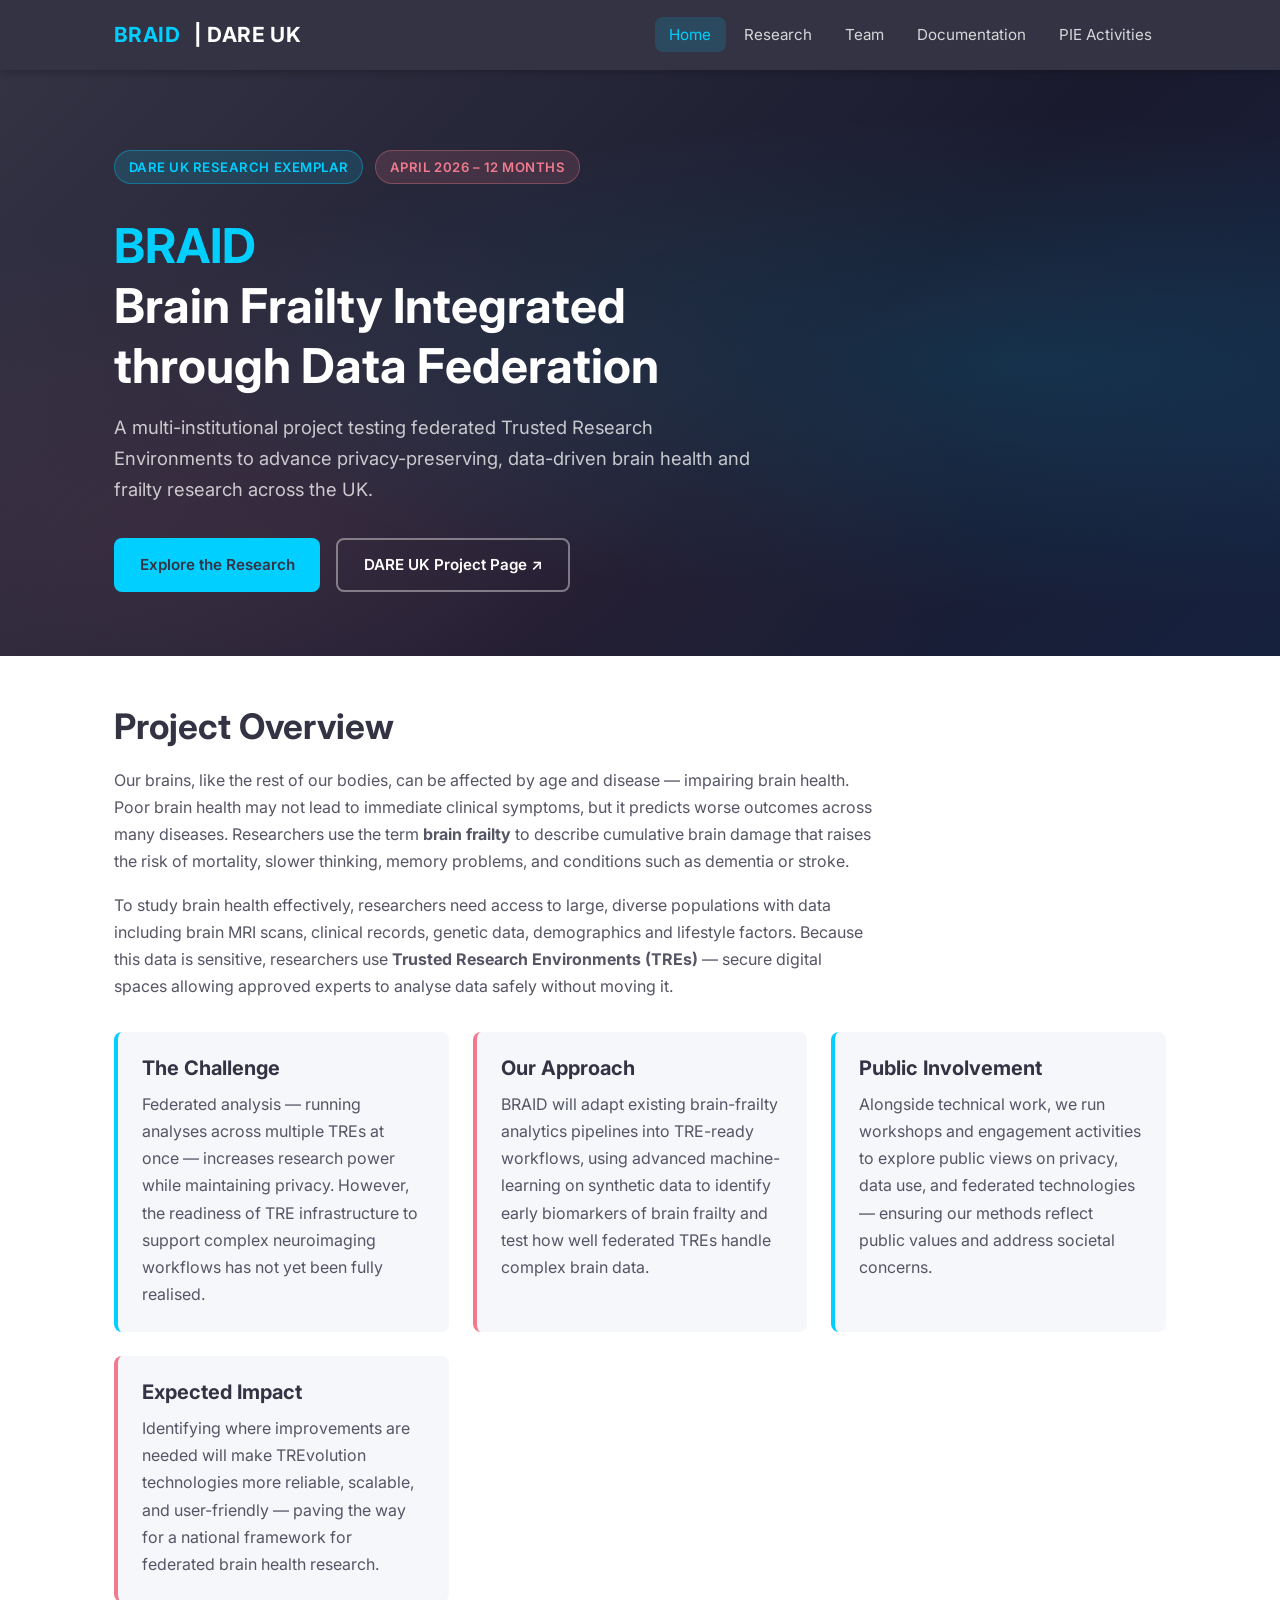
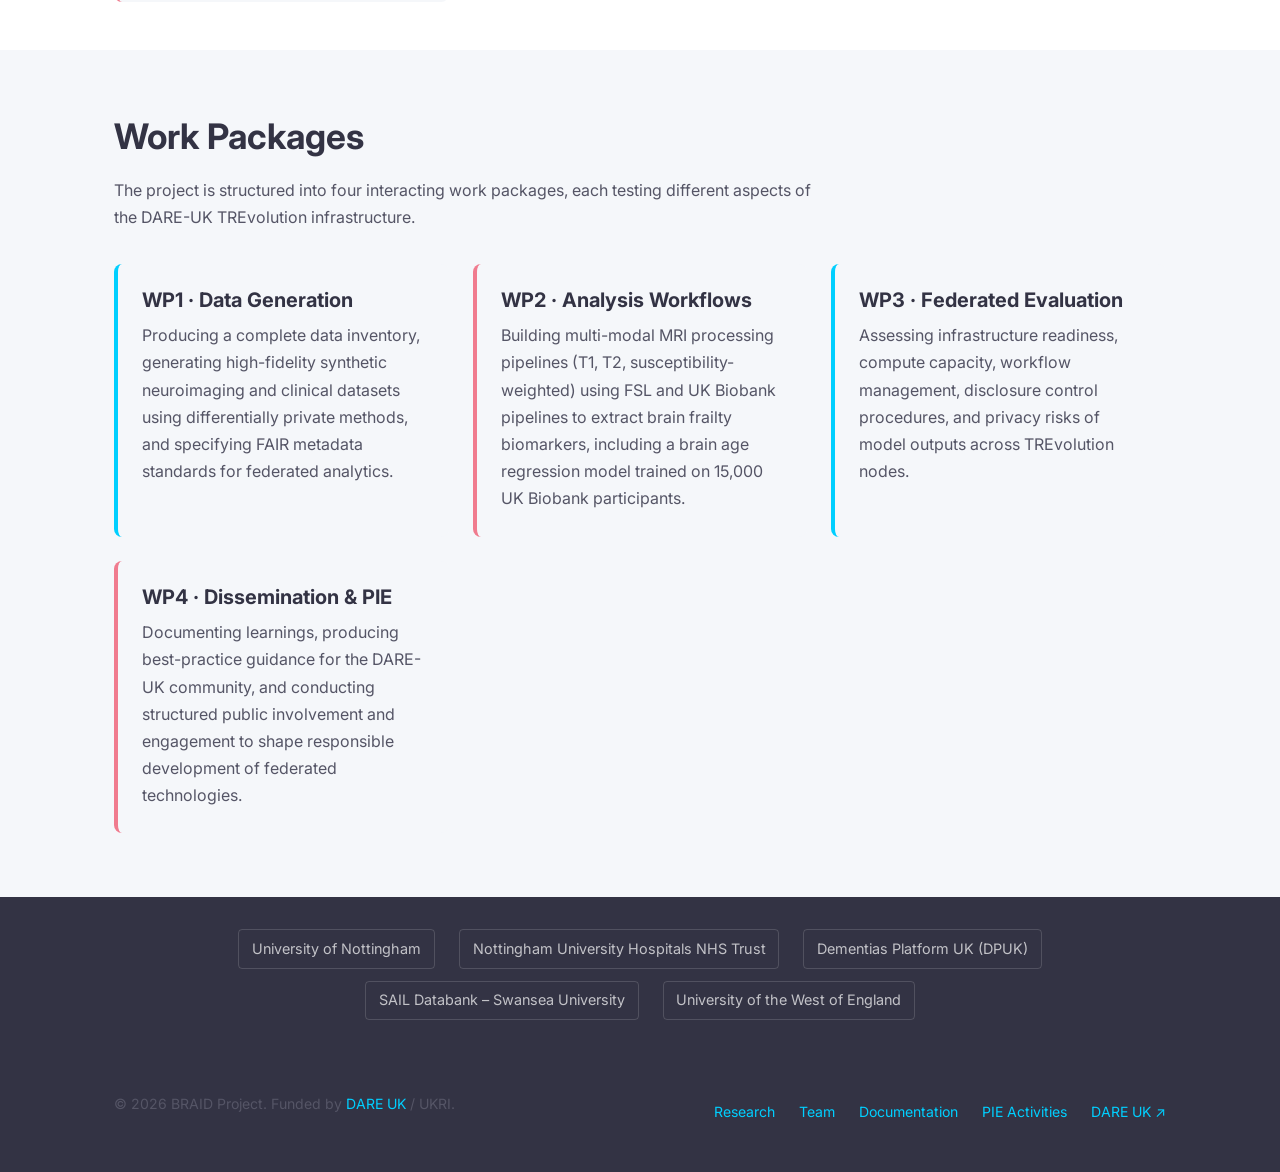
==== index.html @ f99ab26d "Initial BRAID website — landing page + 4 menu pages Pages: Home (lay summary), Research, Team, Docum" ====
<!DOCTYPE html>
<html lang="en">
<head>
  <meta charset="UTF-8" />
  <meta name="viewport" content="width=device-width, initial-scale=1.0" />
  <title>BRAID – Brain Frailty Integrated through Data Federation</title>
  <link rel="stylesheet" href="assets/css/styles.css" />
  <link rel="preconnect" href="https://fonts.googleapis.com" />
  <link href="https://fonts.googleapis.com/css2?family=Inter:wght@400;600;700&display=swap" rel="stylesheet" />
</head>
<body>

<!-- ===== HEADER ===== -->
<header class="site-header">
  <div class="container">
    <nav class="nav-inner" aria-label="Main navigation">
      <a class="nav-logo" href="index.html">
        <img src="assets/images/braid-logo-horizontal.png"
             alt="BRAID – A DARE UK Project"
             onerror="this.style.display='none'; this.nextElementSibling.style.display='flex';" />
        <span class="nav-logo-fallback" style="display:none;"><span>BRAID</span>&nbsp;| DARE UK</span>
      </a>

      <button class="nav-toggle" aria-label="Open menu" aria-expanded="false">
        <span></span><span></span><span></span>
      </button>

      <ul class="nav-links" role="list">
        <li><a href="index.html" class="active">Home</a></li>
        <li><a href="research.html">Research</a></li>
        <li><a href="team.html">Team</a></li>
        <li><a href="documentation.html">Documentation</a></li>
        <li><a href="pie-activities.html">PIE Activities</a></li>
      </ul>
    </nav>
  </div>
</header>

<!-- ===== HERO ===== -->
<section class="hero" aria-labelledby="hero-title">
  <div class="container">
    <div class="hero-inner">
      <div class="hero-text">
        <div class="badge-row">
          <span class="badge">DARE UK Research Exemplar</span>
          <span class="badge--pink badge">April 2026 – 12 months</span>
        </div>
        <h1 id="hero-title">
          <em>BRAID</em><br />
          Brain Frailty Integrated<br />through Data Federation
        </h1>
        <p class="subtitle">
          A multi-institutional project testing federated Trusted Research Environments
          to advance privacy-preserving, data-driven brain health and frailty research across the UK.
        </p>
        <div style="display:flex; flex-wrap:wrap; gap:1rem;">
          <a href="research.html" class="btn btn-primary">Explore the Research</a>
          <a href="https://dareuk.org.uk/how-we-work/ongoing-activities/dare-uk-research-exemplars/braid/"
             target="_blank" rel="noopener" class="btn btn-outline">DARE UK Project Page ↗</a>
        </div>
      </div>
      <div class="hero-logo" aria-hidden="true">
        <img src="assets/images/braid-logo-vertical-dark.png" alt="" />
      </div>
    </div>
  </div>
</section>

<!-- ===== LAY SUMMARY ===== -->
<section class="section lay-summary" aria-labelledby="summary-title">
  <div class="container">
    <h2 id="summary-title">Project Overview</h2>
    <p style="max-width:760px;">
      Our brains, like the rest of our bodies, can be affected by age and disease — impairing brain
      health. Poor brain health may not lead to immediate clinical symptoms, but it predicts worse
      outcomes across many diseases. Researchers use the term <strong>brain frailty</strong> to describe
      cumulative brain damage that raises the risk of mortality, slower thinking, memory problems,
      and conditions such as dementia or stroke.
    </p>
    <p style="max-width:760px;">
      To study brain health effectively, researchers need access to large, diverse populations with
      data including brain MRI scans, clinical records, genetic data, demographics and lifestyle
      factors. Because this data is sensitive, researchers use <strong>Trusted Research Environments
      (TREs)</strong> — secure digital spaces allowing approved experts to analyse data safely without
      moving it.
    </p>

    <div class="summary-grid">
      <div class="summary-card">
        <h3>The Challenge</h3>
        <p>
          Federated analysis — running analyses across multiple TREs at once — increases research
          power while maintaining privacy. However, the readiness of TRE infrastructure to support
          complex neuroimaging workflows has not yet been fully realised.
        </p>
      </div>
      <div class="summary-card pink-border">
        <h3>Our Approach</h3>
        <p>
          BRAID will adapt existing brain-frailty analytics pipelines into TRE-ready workflows,
          using advanced machine-learning on synthetic data to identify early biomarkers of brain
          frailty and test how well federated TREs handle complex brain data.
        </p>
      </div>
      <div class="summary-card">
        <h3>Public Involvement</h3>
        <p>
          Alongside technical work, we run workshops and engagement activities to explore public
          views on privacy, data use, and federated technologies — ensuring our methods reflect
          public values and address societal concerns.
        </p>
      </div>
      <div class="summary-card pink-border">
        <h3>Expected Impact</h3>
        <p>
          Identifying where improvements are needed will make TREvolution technologies more
          reliable, scalable, and user-friendly — paving the way for a national framework for
          federated brain health research.
        </p>
      </div>
    </div>
  </div>
</section>

<!-- ===== WORK PACKAGES ===== -->
<section class="section section--alt" aria-labelledby="wp-title">
  <div class="container">
    <h2 id="wp-title">Work Packages</h2>
    <p style="max-width:700px; margin-bottom:2rem;">
      The project is structured into four interacting work packages, each testing different
      aspects of the DARE-UK TREvolution infrastructure.
    </p>
    <div class="summary-grid">
      <div class="summary-card">
        <h3>WP1 · Data Generation</h3>
        <p>Producing a complete data inventory, generating high-fidelity synthetic neuroimaging
        and clinical datasets using differentially private methods, and specifying FAIR metadata
        standards for federated analytics.</p>
      </div>
      <div class="summary-card pink-border">
        <h3>WP2 · Analysis Workflows</h3>
        <p>Building multi-modal MRI processing pipelines (T1, T2, susceptibility-weighted) using
        FSL and UK Biobank pipelines to extract brain frailty biomarkers, including a brain age
        regression model trained on 15,000 UK Biobank participants.</p>
      </div>
      <div class="summary-card">
        <h3>WP3 · Federated Evaluation</h3>
        <p>Assessing infrastructure readiness, compute capacity, workflow management, disclosure
        control procedures, and privacy risks of model outputs across TREvolution nodes.</p>
      </div>
      <div class="summary-card pink-border">
        <h3>WP4 · Dissemination &amp; PIE</h3>
        <p>Documenting learnings, producing best-practice guidance for the DARE-UK community,
        and conducting structured public involvement and engagement to shape responsible development
        of federated technologies.</p>
      </div>
    </div>
  </div>
</section>

<!-- ===== INSTITUTIONS ===== -->
<div class="institutions" aria-label="Partner institutions">
  <div class="container">
    <ul class="inst-list">
      <li>University of Nottingham</li>
      <li>Nottingham University Hospitals NHS Trust</li>
      <li>Dementias Platform UK (DPUK)</li>
      <li>SAIL Databank – Swansea University</li>
      <li>University of the West of England</li>
    </ul>
  </div>
</div>

<!-- ===== FOOTER ===== -->
<footer class="site-footer">
  <div class="container">
    <div class="footer-inner">
      <p>© 2026 BRAID Project. Funded by <a href="https://dareuk.org.uk" target="_blank" rel="noopener">DARE UK</a> / UKRI.</p>
      <nav class="footer-links" aria-label="Footer navigation">
        <a href="research.html">Research</a>
        <a href="team.html">Team</a>
        <a href="documentation.html">Documentation</a>
        <a href="pie-activities.html">PIE Activities</a>
        <a href="https://dareuk.org.uk/how-we-work/ongoing-activities/dare-uk-research-exemplars/braid/"
           target="_blank" rel="noopener">DARE UK ↗</a>
      </nav>
    </div>
  </div>
</footer>

<script src="assets/js/main.js"></script>
</body>
</html>
---- assets/css/styles.css ----
/* ================================================
   BRAID – Brain Frailty Integrated through Data Federation
   Design system – DARE UK Project
   ================================================ */

:root {
  --cyan:   #00CFFF;
  --pink:   #F07B8E;
  --dark:   #333344;
  --mid:    #555566;
  --light:  #F5F7FA;
  --white:  #FFFFFF;
  --border: #E2E6EA;
  --radius: 8px;
  --shadow: 0 2px 16px rgba(0,0,0,.08);
  --font:   'Inter', 'Segoe UI', Arial, sans-serif;
}

/* ---------- Reset ---------- */
*, *::before, *::after { box-sizing: border-box; margin: 0; padding: 0; }
html { scroll-behavior: smooth; }
body {
  font-family: var(--font);
  color: var(--dark);
  background: var(--white);
  line-height: 1.7;
  font-size: 1rem;
}
img { max-width: 100%; display: block; }
a { color: var(--cyan); text-decoration: none; }
a:hover { text-decoration: underline; }

/* ---------- Utility ---------- */
.container { max-width: 1100px; margin: 0 auto; padding: 0 1.5rem; }
.section    { padding: 4rem 0; }
.section--alt { background: var(--light); }
.text-center { text-align: center; }
.sr-only { position:absolute; width:1px; height:1px; overflow:hidden; clip:rect(0,0,0,0); }

/* ---------- Typography ---------- */
h1, h2, h3, h4 { line-height: 1.25; font-weight: 700; }
h1 { font-size: clamp(2rem, 4vw, 3rem); }
h2 { font-size: clamp(1.5rem, 3vw, 2.2rem); margin-bottom: 1.2rem; }
h3 { font-size: 1.25rem; margin-bottom: .6rem; }
p  { margin-bottom: 1rem; color: var(--mid); }
p:last-child { margin-bottom: 0; }

.accent-cyan { color: var(--cyan); }
.accent-pink { color: var(--pink); }

/* ---------- Header / Nav ---------- */
.site-header {
  position: sticky;
  top: 0;
  z-index: 100;
  background: var(--dark);
  box-shadow: 0 2px 8px rgba(0,0,0,.25);
}
.nav-inner {
  display: flex;
  align-items: center;
  justify-content: space-between;
  height: 70px;
  gap: 1rem;
}
.nav-logo img {
  height: 42px;
  width: auto;
}
.nav-logo-fallback {
  display: flex;
  align-items: center;
  gap: .5rem;
  color: var(--white);
  font-weight: 700;
  font-size: 1.3rem;
  letter-spacing: .02em;
}
.nav-logo-fallback span { color: var(--cyan); }

.nav-links {
  display: flex;
  list-style: none;
  gap: .25rem;
}
.nav-links a {
  color: rgba(255,255,255,.8);
  padding: .5rem .9rem;
  border-radius: var(--radius);
  font-size: .95rem;
  transition: background .2s, color .2s;
}
.nav-links a:hover,
.nav-links a.active {
  background: rgba(0,207,255,.15);
  color: var(--cyan);
  text-decoration: none;
}

/* hamburger */
.nav-toggle {
  display: none;
  flex-direction: column;
  gap: 5px;
  background: none;
  border: none;
  cursor: pointer;
  padding: .4rem;
}
.nav-toggle span {
  display: block; width: 24px; height: 2px;
  background: var(--white); border-radius: 2px;
  transition: transform .25s;
}

/* ---------- Hero ---------- */
.hero {
  background: linear-gradient(135deg, var(--dark) 0%, #1a1a2e 60%, #16213e 100%);
  color: var(--white);
  padding: 5rem 0 4rem;
  position: relative;
  overflow: hidden;
}
.hero::before {
  content:'';
  position:absolute; inset:0;
  background: radial-gradient(ellipse at 80% 50%, rgba(0,207,255,.12), transparent 60%),
              radial-gradient(ellipse at 20% 80%, rgba(240,123,142,.1), transparent 50%);
}
.hero-inner {
  position: relative;
  display: grid;
  grid-template-columns: 1fr auto;
  gap: 2rem;
  align-items: center;
}
.hero-text h1 { color: var(--white); margin-bottom: 1rem; }
.hero-text h1 em { font-style: normal; color: var(--cyan); }
.hero-text .subtitle {
  font-size: 1.15rem;
  color: rgba(255,255,255,.75);
  max-width: 640px;
  margin-bottom: 2rem;
}
.hero-logo img { height: 160px; }

.badge-row {
  display: flex; flex-wrap: wrap; gap: .75rem;
  margin-bottom: 2rem;
}
.badge {
  background: rgba(0,207,255,.15);
  border: 1px solid rgba(0,207,255,.35);
  color: var(--cyan);
  padding: .3rem .85rem;
  border-radius: 999px;
  font-size: .82rem;
  font-weight: 600;
  letter-spacing: .04em;
  text-transform: uppercase;
}
.badge--pink {
  background: rgba(240,123,142,.15);
  border-color: rgba(240,123,142,.35);
  color: var(--pink);
}

.btn {
  display: inline-flex;
  align-items: center;
  gap: .5rem;
  padding: .75rem 1.6rem;
  border-radius: var(--radius);
  font-weight: 600;
  font-size: .95rem;
  transition: transform .15s, box-shadow .15s;
  cursor: pointer;
}
.btn:hover { transform: translateY(-1px); box-shadow: 0 4px 16px rgba(0,0,0,.2); text-decoration: none; }
.btn-primary { background: var(--cyan); color: var(--dark); }
.btn-outline  { background: transparent; border: 2px solid rgba(255,255,255,.4); color: var(--white); }

/* ---------- Lay Summary ---------- */
.lay-summary {
  background: var(--white);
  padding: 3rem 0;
}
.summary-grid {
  display: grid;
  grid-template-columns: repeat(auto-fit, minmax(280px, 1fr));
  gap: 1.5rem;
  margin-top: 2rem;
}
.summary-card {
  background: var(--light);
  border-radius: var(--radius);
  padding: 1.5rem;
  border-left: 4px solid var(--cyan);
}
.summary-card.pink-border { border-left-color: var(--pink); }
.summary-card h3 { color: var(--dark); }

/* ---------- Institutions strip ---------- */
.institutions {
  background: var(--dark);
  padding: 2rem 0;
}
.inst-list {
  display: flex;
  flex-wrap: wrap;
  gap: .75rem 1.5rem;
  align-items: center;
  justify-content: center;
  list-style: none;
}
.inst-list li {
  color: rgba(255,255,255,.7);
  font-size: .9rem;
  padding: .4rem .8rem;
  border: 1px solid rgba(255,255,255,.15);
  border-radius: 4px;
}

/* ---------- Page hero (inner pages) ---------- */
.page-hero {
  background: linear-gradient(120deg, var(--dark) 0%, #1a1a2e 100%);
  padding: 3rem 0 2.5rem;
  color: var(--white);
}
.page-hero h1 { color: var(--white); margin-bottom: .5rem; }
.page-hero p  { color: rgba(255,255,255,.7); max-width: 640px; margin-bottom: 0; }

/* ---------- Research page ---------- */
.pub-list { list-style: none; padding: 0; }
.pub-list li {
  padding: 1rem 0;
  border-bottom: 1px solid var(--border);
  display: grid;
  grid-template-columns: auto 1fr;
  gap: .75rem;
}
.pub-list li:last-child { border-bottom: none; }
.pub-year {
  font-weight: 700;
  color: var(--cyan);
  min-width: 50px;
}
.pub-title { font-weight: 600; color: var(--dark); margin-bottom: .2rem; }
.pub-meta  { font-size: .88rem; color: var(--mid); }

/* ---------- Team page ---------- */
.team-grid {
  display: grid;
  grid-template-columns: repeat(auto-fill, minmax(240px, 1fr));
  gap: 2rem;
  margin-top: 2rem;
}
.team-card {
  background: var(--white);
  border-radius: var(--radius);
  box-shadow: var(--shadow);
  overflow: hidden;
  transition: transform .2s, box-shadow .2s;
}
.team-card:hover { transform: translateY(-3px); box-shadow: 0 8px 30px rgba(0,0,0,.12); }

.team-photo {
  width: 100%;
  aspect-ratio: 1;
  object-fit: cover;
  background: var(--light);
}
.team-photo-placeholder {
  width: 100%;
  aspect-ratio: 1;
  background: linear-gradient(135deg, rgba(0,207,255,.12), rgba(240,123,142,.12));
  display: flex;
  align-items: center;
  justify-content: center;
}
.team-photo-placeholder svg { width: 60px; height: 60px; opacity: .4; }

.team-info { padding: 1.2rem; }
.team-info h3 { margin-bottom: .2rem; font-size: 1.05rem; }
.team-role  { font-size: .88rem; color: var(--cyan); font-weight: 600; margin-bottom: .35rem; }
.team-org   { font-size: .82rem; color: var(--mid); margin-bottom: .6rem; }
.team-bio   { font-size: .88rem; color: var(--mid); margin-bottom: 0; line-height: 1.55; }

/* ---------- Documentation page ---------- */
.doc-grid {
  display: grid;
  grid-template-columns: repeat(auto-fill, minmax(300px, 1fr));
  gap: 1.5rem;
  margin-top: 2rem;
}
.doc-card {
  background: var(--white);
  border: 1px solid var(--border);
  border-radius: var(--radius);
  padding: 1.5rem;
  transition: border-color .2s, box-shadow .2s;
}
.doc-card:hover {
  border-color: var(--cyan);
  box-shadow: 0 4px 20px rgba(0,207,255,.1);
}
.doc-icon {
  width: 44px; height: 44px;
  background: rgba(0,207,255,.1);
  border-radius: 10px;
  display: flex; align-items: center; justify-content: center;
  margin-bottom: 1rem;
}
.doc-icon svg { color: var(--cyan); }

/* ---------- PIE page ---------- */
.pie-timeline { margin-top: 2rem; position: relative; }
.pie-timeline::before {
  content: '';
  position: absolute;
  left: 20px;
  top: 0; bottom: 0;
  width: 2px;
  background: linear-gradient(to bottom, var(--cyan), var(--pink));
  border-radius: 2px;
}
.pie-item {
  position: relative;
  padding: 0 0 2.5rem 60px;
}
.pie-dot {
  position: absolute;
  left: 12px; top: 4px;
  width: 18px; height: 18px;
  border-radius: 50%;
  background: var(--cyan);
  border: 3px solid var(--white);
  box-shadow: 0 0 0 2px var(--cyan);
}
.pie-item:nth-child(even) .pie-dot { background: var(--pink); box-shadow: 0 0 0 2px var(--pink); }

.pie-card {
  background: var(--white);
  border-radius: var(--radius);
  box-shadow: var(--shadow);
  padding: 1.5rem;
}
.pie-card h3 { margin-bottom: .4rem; }
.pie-tag {
  display: inline-block;
  background: rgba(0,207,255,.1);
  color: var(--cyan);
  font-size: .78rem;
  font-weight: 700;
  padding: .2rem .6rem;
  border-radius: 4px;
  margin-bottom: .75rem;
  text-transform: uppercase;
  letter-spacing: .04em;
}
.pie-tag.pink { background: rgba(240,123,142,.1); color: var(--pink); }

/* ---------- Footer ---------- */
.site-footer {
  background: var(--dark);
  color: rgba(255,255,255,.6);
  padding: 2.5rem 0;
  font-size: .88rem;
}
.footer-inner {
  display: flex;
  flex-wrap: wrap;
  justify-content: space-between;
  align-items: center;
  gap: 1rem;
}
.footer-inner a { color: var(--cyan); }
.footer-links { display: flex; gap: 1.5rem; flex-wrap: wrap; }

/* ---------- Responsive ---------- */
@media (max-width: 768px) {
  .hero-inner { grid-template-columns: 1fr; }
  .hero-logo  { display: none; }

  .nav-links {
    display: none;
    flex-direction: column;
    position: absolute;
    top: 70px; left: 0; right: 0;
    background: var(--dark);
    padding: 1rem 1.5rem;
    gap: .25rem;
    box-shadow: 0 8px 16px rgba(0,0,0,.3);
  }
  .nav-links.open { display: flex; }
  .nav-toggle { display: flex; }

  .pie-timeline::before { left: 14px; }
  .pie-item { padding-left: 44px; }
  .pie-dot  { left: 6px; }
}
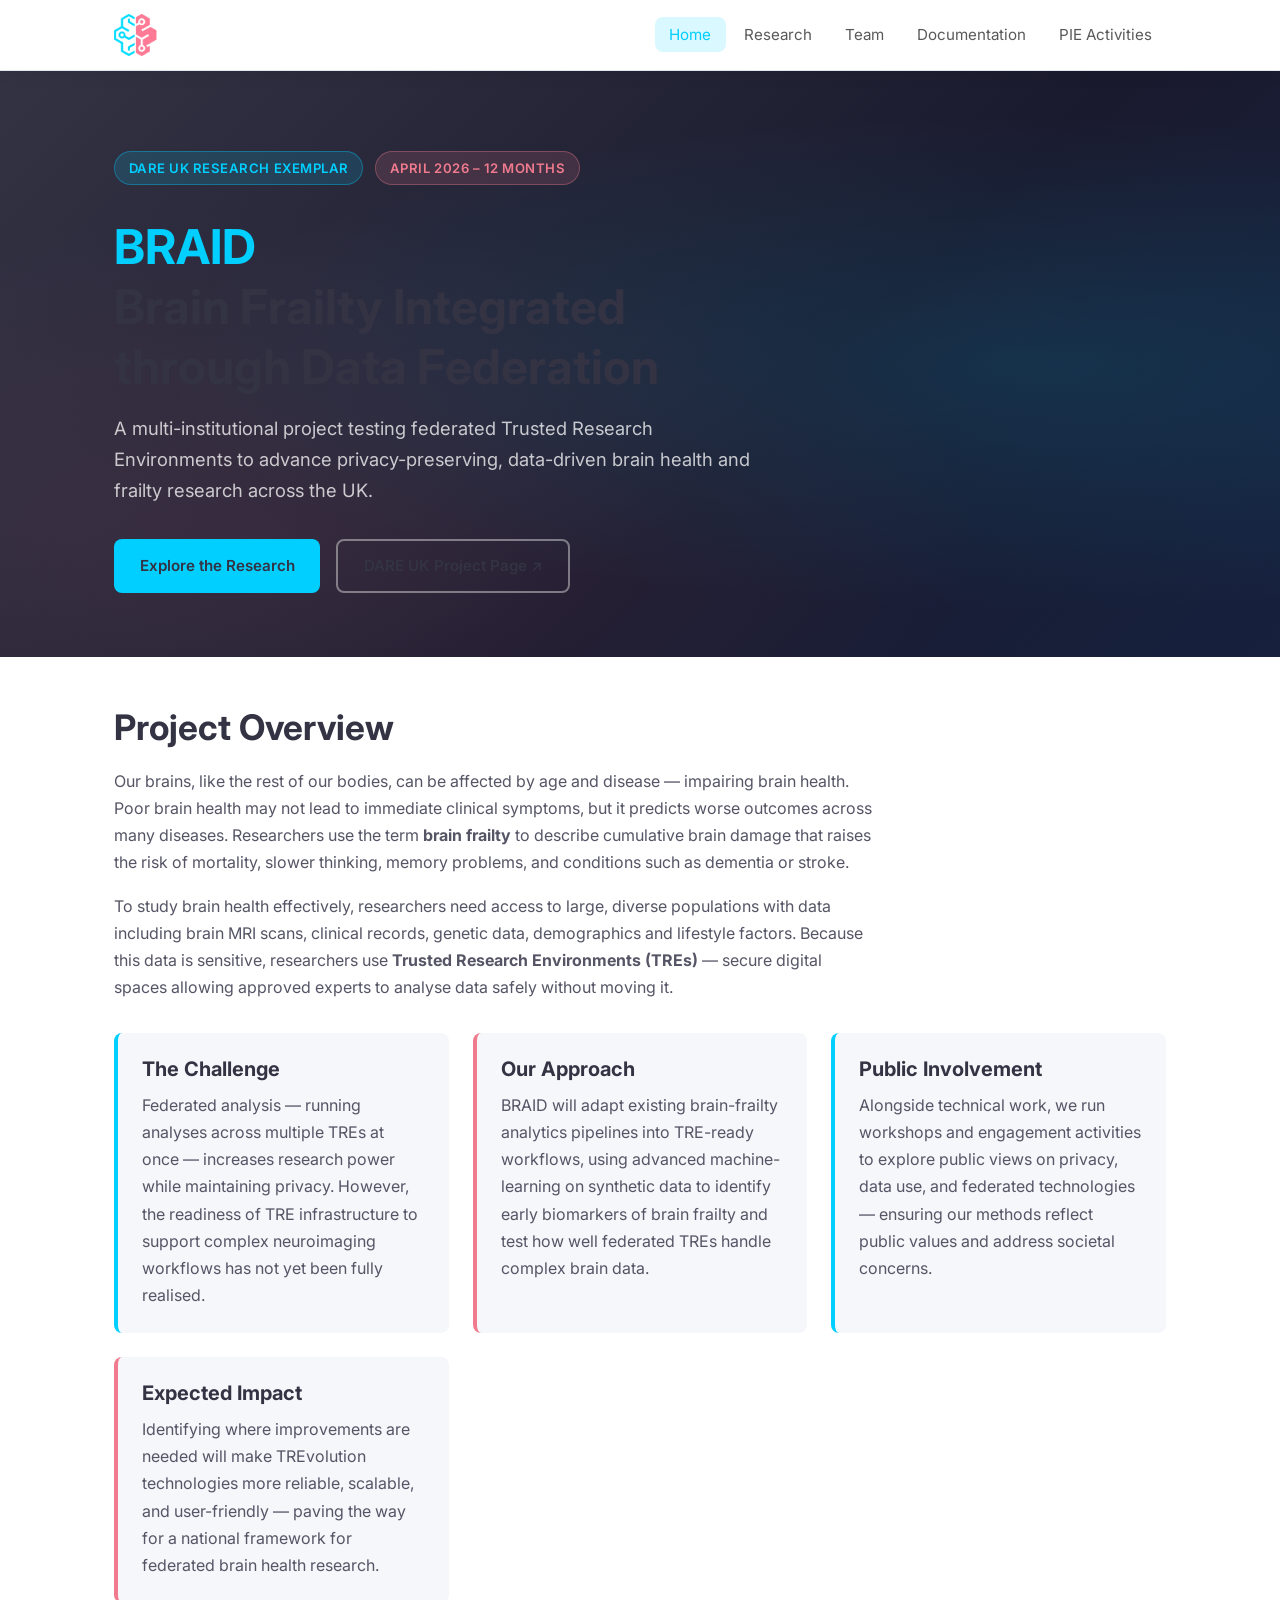
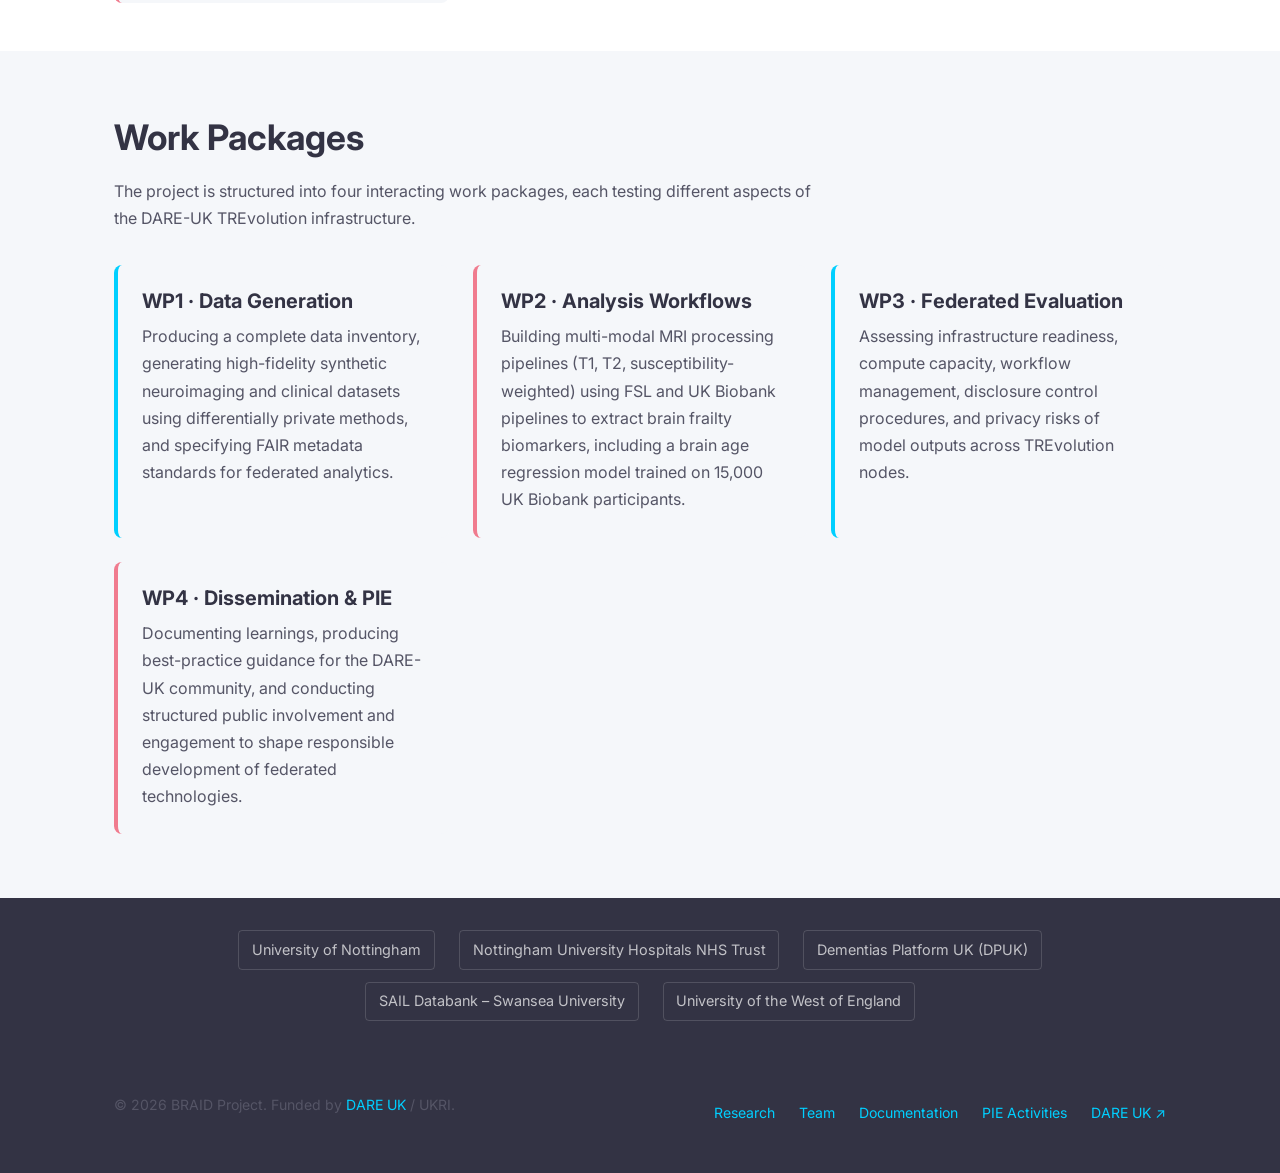
==== commit 3769ba60: "Add dark/light mode theming and adaptive logo switching - CSS custom properties split into themeable" ====
--- a/index.html
+++ b/index.html
@@ -15,9 +15,12 @@
   <div class="container">
     <nav class="nav-inner" aria-label="Main navigation">
       <a class="nav-logo" href="index.html">
-        <img src="assets/images/braid-logo-horizontal.png"
-             alt="BRAID – A DARE UK Project"
-             onerror="this.style.display='none'; this.nextElementSibling.style.display='flex';" />
+        <picture>
+          <source media="(prefers-color-scheme: dark)"  srcset="assets/images/braid-logo-stacked-ondark.png" />
+          <source media="(prefers-color-scheme: light)" srcset="assets/images/braid-logo-wide-onlight.png" />
+          <img src="assets/images/braid-logo-wide-onlight.png" alt="BRAID – A DARE UK Project"
+               onerror="this.closest('.nav-logo').querySelector('.nav-logo-fallback').style.display='flex'; this.closest('picture').style.display='none';" />
+        </picture>
         <span class="nav-logo-fallback" style="display:none;"><span>BRAID</span>&nbsp;| DARE UK</span>
       </a>
 
--- a/assets/css/styles.css
+++ b/assets/css/styles.css
@@ -3,26 +3,55 @@
    Design system – DARE UK Project
    ================================================ */
 
+/* ---------- Tokens (light mode defaults) ---------- */
 :root {
-  --cyan:   #00CFFF;
-  --pink:   #F07B8E;
-  --dark:   #333344;
-  --mid:    #555566;
-  --light:  #F5F7FA;
-  --white:  #FFFFFF;
-  --border: #E2E6EA;
-  --radius: 8px;
-  --shadow: 0 2px 16px rgba(0,0,0,.08);
-  --font:   'Inter', 'Segoe UI', Arial, sans-serif;
+  --cyan:        #00CFFF;
+  --pink:        #F07B8E;
+  --dark:        #333344;   /* nav / hero / footer – always dark */
+  --radius:      8px;
+  --font:        'Inter', 'Segoe UI', Arial, sans-serif;
+
+  /* Themeable */
+  --bg:          #FFFFFF;
+  --bg-alt:      #F5F7FA;
+  --text:        #333344;
+  --text-muted:  #555566;
+  --border:      #E2E6EA;
+  --card-bg:     #FFFFFF;
+  --shadow:      0 2px 16px rgba(0,0,0,.08);
+
+  /* Nav (light mode = white bar) */
+  --nav-bg:      #FFFFFF;
+  --nav-border:  #E2E6EA;
+  --nav-link:    rgba(0,0,0,.65);
+  --nav-active:  var(--dark);
+}
+
+@media (prefers-color-scheme: dark) {
+  :root {
+    --bg:          #0F0F1A;
+    --bg-alt:      #1A1A2E;
+    --text:        #E8E8F5;
+    --text-muted:  #9090B0;
+    --border:      #2A2A42;
+    --card-bg:     #1A1A2E;
+    --shadow:      0 2px 16px rgba(0,0,0,.35);
+
+    /* Nav (dark mode = same dark as hero) */
+    --nav-bg:      #333344;
+    --nav-border:  transparent;
+    --nav-link:    rgba(255,255,255,.75);
+    --nav-active:  #FFFFFF;
+  }
 }
 
 /* ---------- Reset ---------- */
 *, *::before, *::after { box-sizing: border-box; margin: 0; padding: 0; }
-html { scroll-behavior: smooth; }
+html { scroll-behavior: smooth; color-scheme: light dark; }
 body {
   font-family: var(--font);
-  color: var(--dark);
-  background: var(--white);
+  color: var(--text);
+  background: var(--bg);
   line-height: 1.7;
   font-size: 1rem;
 }
@@ -33,7 +62,7 @@
 /* ---------- Utility ---------- */
 .container { max-width: 1100px; margin: 0 auto; padding: 0 1.5rem; }
 .section    { padding: 4rem 0; }
-.section--alt { background: var(--light); }
+.section--alt { background: var(--bg-alt); }
 .text-center { text-align: center; }
 .sr-only { position:absolute; width:1px; height:1px; overflow:hidden; clip:rect(0,0,0,0); }
 
@@ -42,7 +71,7 @@
 h1 { font-size: clamp(2rem, 4vw, 3rem); }
 h2 { font-size: clamp(1.5rem, 3vw, 2.2rem); margin-bottom: 1.2rem; }
 h3 { font-size: 1.25rem; margin-bottom: .6rem; }
-p  { margin-bottom: 1rem; color: var(--mid); }
+p  { margin-bottom: 1rem; color: var(--text-muted); }
 p:last-child { margin-bottom: 0; }
 
 .accent-cyan { color: var(--cyan); }
@@ -53,8 +82,10 @@
   position: sticky;
   top: 0;
   z-index: 100;
-  background: var(--dark);
-  box-shadow: 0 2px 8px rgba(0,0,0,.25);
+  background: var(--nav-bg);
+  border-bottom: 1px solid var(--nav-border);
+  box-shadow: var(--shadow);
+  transition: background .2s;
 }
 .nav-inner {
   display: flex;
@@ -71,7 +102,7 @@
   display: flex;
   align-items: center;
   gap: .5rem;
-  color: var(--white);
+  color: var(--nav-active);
   font-weight: 700;
   font-size: 1.3rem;
   letter-spacing: .02em;
@@ -84,7 +115,7 @@
   gap: .25rem;
 }
 .nav-links a {
-  color: rgba(255,255,255,.8);
+  color: var(--nav-link);
   padding: .5rem .9rem;
   border-radius: var(--radius);
   font-size: .95rem;
@@ -109,7 +140,7 @@
 }
 .nav-toggle span {
   display: block; width: 24px; height: 2px;
-  background: var(--white); border-radius: 2px;
+  background: var(--nav-link); border-radius: 2px;
   transition: transform .25s;
 }
 
@@ -182,7 +213,7 @@
 
 /* ---------- Lay Summary ---------- */
 .lay-summary {
-  background: var(--white);
+  background: var(--bg);
   padding: 3rem 0;
 }
 .summary-grid {
@@ -192,13 +223,13 @@
   margin-top: 2rem;
 }
 .summary-card {
-  background: var(--light);
+  background: var(--bg-alt);
   border-radius: var(--radius);
   padding: 1.5rem;
   border-left: 4px solid var(--cyan);
 }
 .summary-card.pink-border { border-left-color: var(--pink); }
-.summary-card h3 { color: var(--dark); }
+.summary-card h3 { color: var(--text); }
 
 /* ---------- Institutions strip ---------- */
 .institutions {
@@ -245,8 +276,8 @@
   color: var(--cyan);
   min-width: 50px;
 }
-.pub-title { font-weight: 600; color: var(--dark); margin-bottom: .2rem; }
-.pub-meta  { font-size: .88rem; color: var(--mid); }
+.pub-title { font-weight: 600; color: var(--text); margin-bottom: .2rem; }
+.pub-meta  { font-size: .88rem; color: var(--text-muted); }
 
 /* ---------- Team page ---------- */
 .team-grid {
@@ -256,7 +287,7 @@
   margin-top: 2rem;
 }
 .team-card {
-  background: var(--white);
+  background: var(--card-bg);
   border-radius: var(--radius);
   box-shadow: var(--shadow);
   overflow: hidden;
@@ -281,10 +312,10 @@
 .team-photo-placeholder svg { width: 60px; height: 60px; opacity: .4; }
 
 .team-info { padding: 1.2rem; }
-.team-info h3 { margin-bottom: .2rem; font-size: 1.05rem; }
+.team-info h3 { margin-bottom: .2rem; font-size: 1.05rem; color: var(--text); }
 .team-role  { font-size: .88rem; color: var(--cyan); font-weight: 600; margin-bottom: .35rem; }
-.team-org   { font-size: .82rem; color: var(--mid); margin-bottom: .6rem; }
-.team-bio   { font-size: .88rem; color: var(--mid); margin-bottom: 0; line-height: 1.55; }
+.team-org   { font-size: .82rem; color: var(--text-muted); margin-bottom: .6rem; }
+.team-bio   { font-size: .88rem; color: var(--text-muted); margin-bottom: 0; line-height: 1.55; }
 
 /* ---------- Documentation page ---------- */
 .doc-grid {
@@ -294,7 +325,7 @@
   margin-top: 2rem;
 }
 .doc-card {
-  background: var(--white);
+  background: var(--card-bg);
   border: 1px solid var(--border);
   border-radius: var(--radius);
   padding: 1.5rem;
@@ -340,7 +371,7 @@
 .pie-item:nth-child(even) .pie-dot { background: var(--pink); box-shadow: 0 0 0 2px var(--pink); }
 
 .pie-card {
-  background: var(--white);
+  background: var(--card-bg);
   border-radius: var(--radius);
   box-shadow: var(--shadow);
   padding: 1.5rem;
@@ -387,7 +418,8 @@
     flex-direction: column;
     position: absolute;
     top: 70px; left: 0; right: 0;
-    background: var(--dark);
+    background: var(--nav-bg);
+    border-top: 1px solid var(--border);
     padding: 1rem 1.5rem;
     gap: .25rem;
     box-shadow: 0 8px 16px rgba(0,0,0,.3);
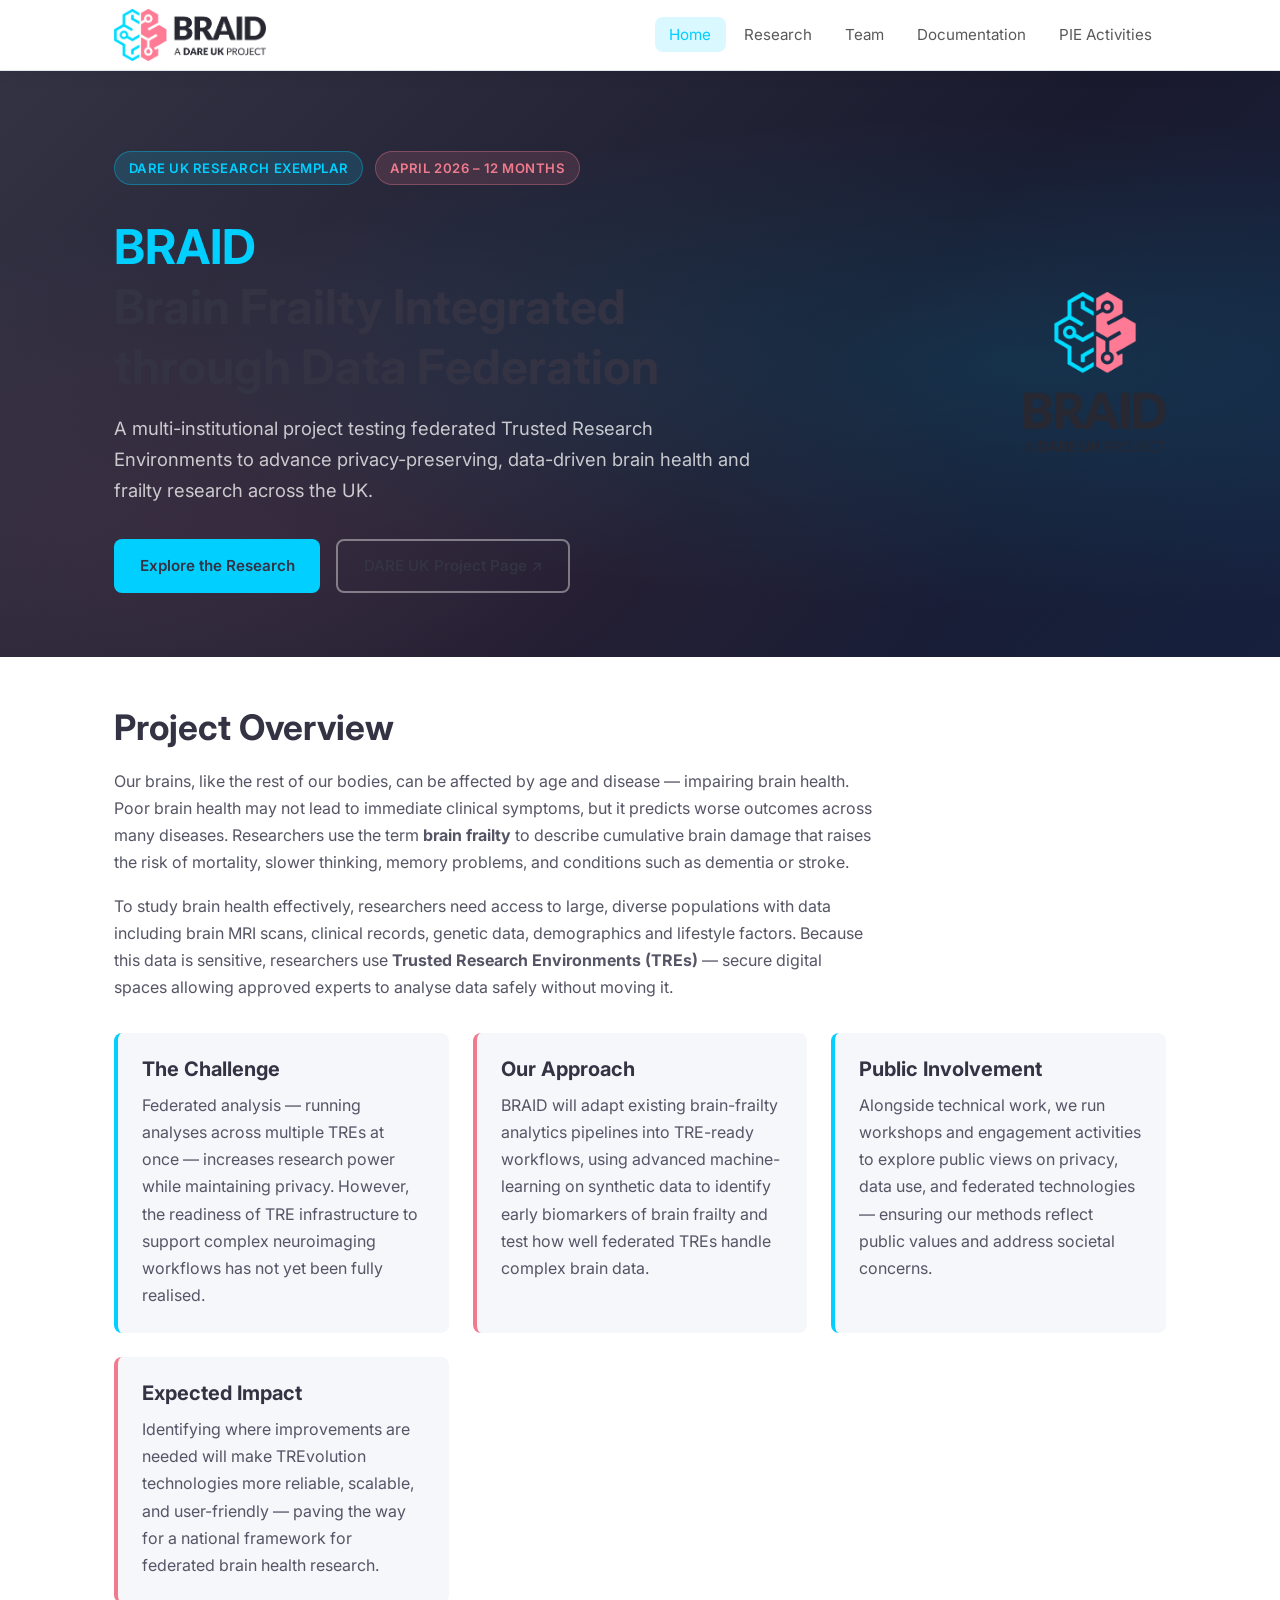
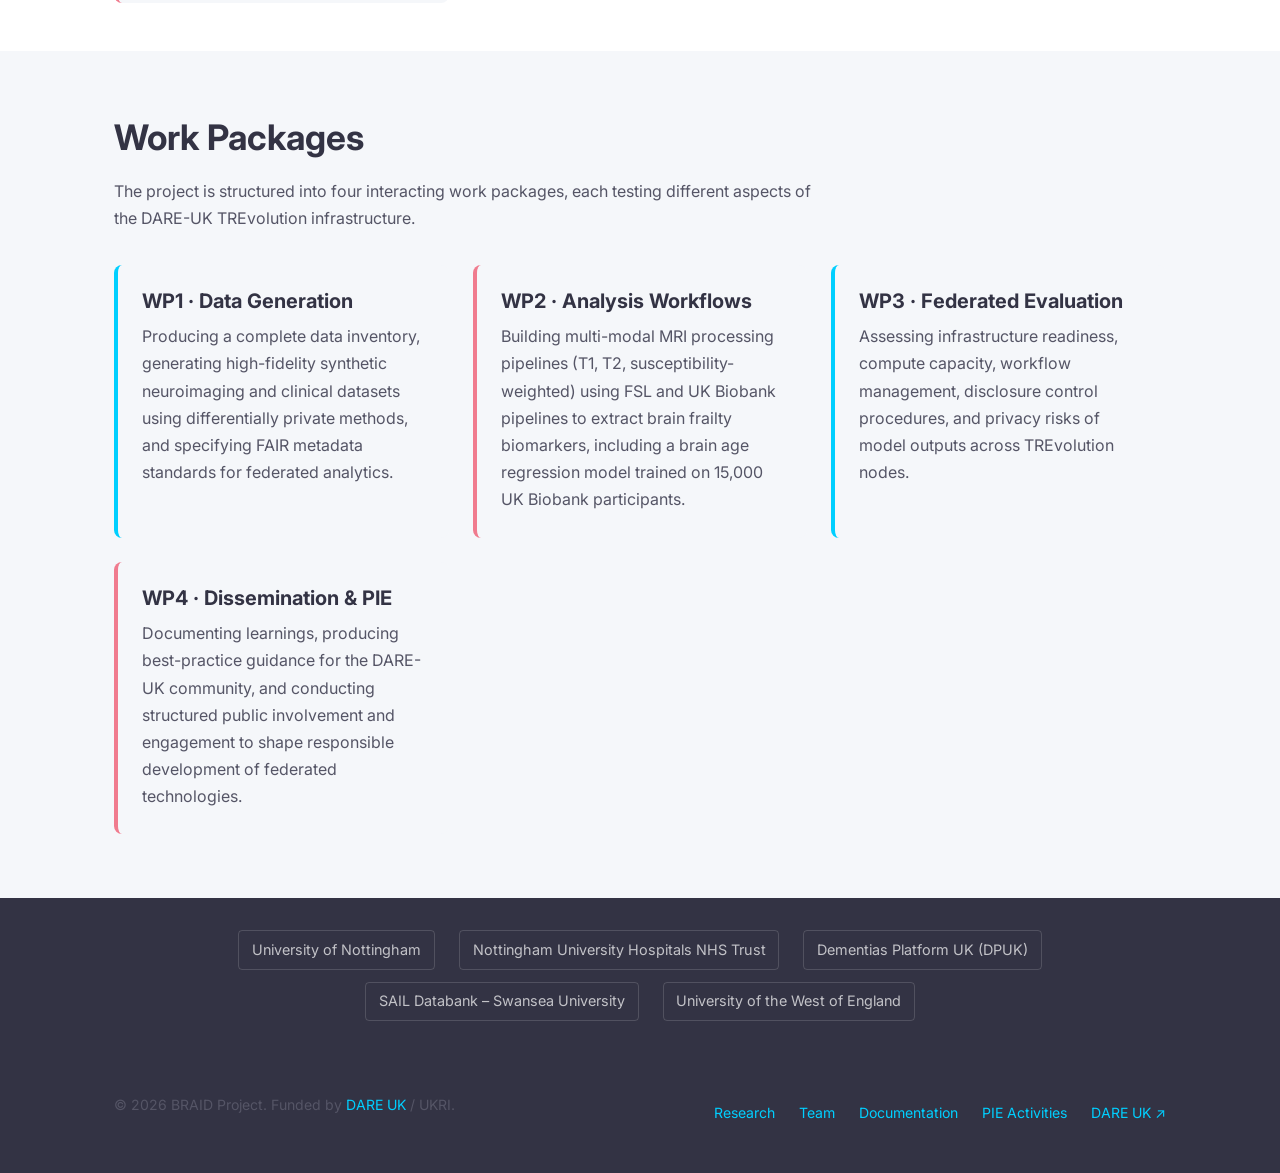
==== commit cbaf7b6a: "Fix logo file mapping and dark/light mode switching The two wide logo files had visually swapped con" ====
--- a/index.html
+++ b/index.html
@@ -16,9 +16,9 @@
     <nav class="nav-inner" aria-label="Main navigation">
       <a class="nav-logo" href="index.html">
         <picture>
-          <source media="(prefers-color-scheme: dark)"  srcset="assets/images/braid-logo-stacked-ondark.png" />
-          <source media="(prefers-color-scheme: light)" srcset="assets/images/braid-logo-wide-onlight.png" />
-          <img src="assets/images/braid-logo-wide-onlight.png" alt="BRAID – A DARE UK Project"
+          <source media="(prefers-color-scheme: dark)"  srcset="assets/images/braid-logo-wide-onlight.png" />
+          <source media="(prefers-color-scheme: light)" srcset="assets/images/braid-logo-wide-ondark.png" />
+          <img src="assets/images/braid-logo-wide-ondark.png" alt="BRAID – A DARE UK Project"
                onerror="this.closest('.nav-logo').querySelector('.nav-logo-fallback').style.display='flex'; this.closest('picture').style.display='none';" />
         </picture>
         <span class="nav-logo-fallback" style="display:none;"><span>BRAID</span>&nbsp;| DARE UK</span>
@@ -63,7 +63,11 @@
         </div>
       </div>
       <div class="hero-logo" aria-hidden="true">
-        <img src="assets/images/braid-logo-vertical-dark.png" alt="" />
+        <picture>
+          <source media="(prefers-color-scheme: dark)"  srcset="assets/images/braid-logo-stacked-ondark.png" />
+          <source media="(prefers-color-scheme: light)" srcset="assets/images/braid-logo-stacked-ondark.png" />
+          <img src="assets/images/braid-logo-stacked-ondark.png" alt="" />
+        </picture>
       </div>
     </div>
   </div>
--- a/assets/css/styles.css
+++ b/assets/css/styles.css
@@ -95,7 +95,7 @@
   gap: 1rem;
 }
 .nav-logo img {
-  height: 42px;
+  height: 52px;
   width: auto;
 }
 .nav-logo-fallback {
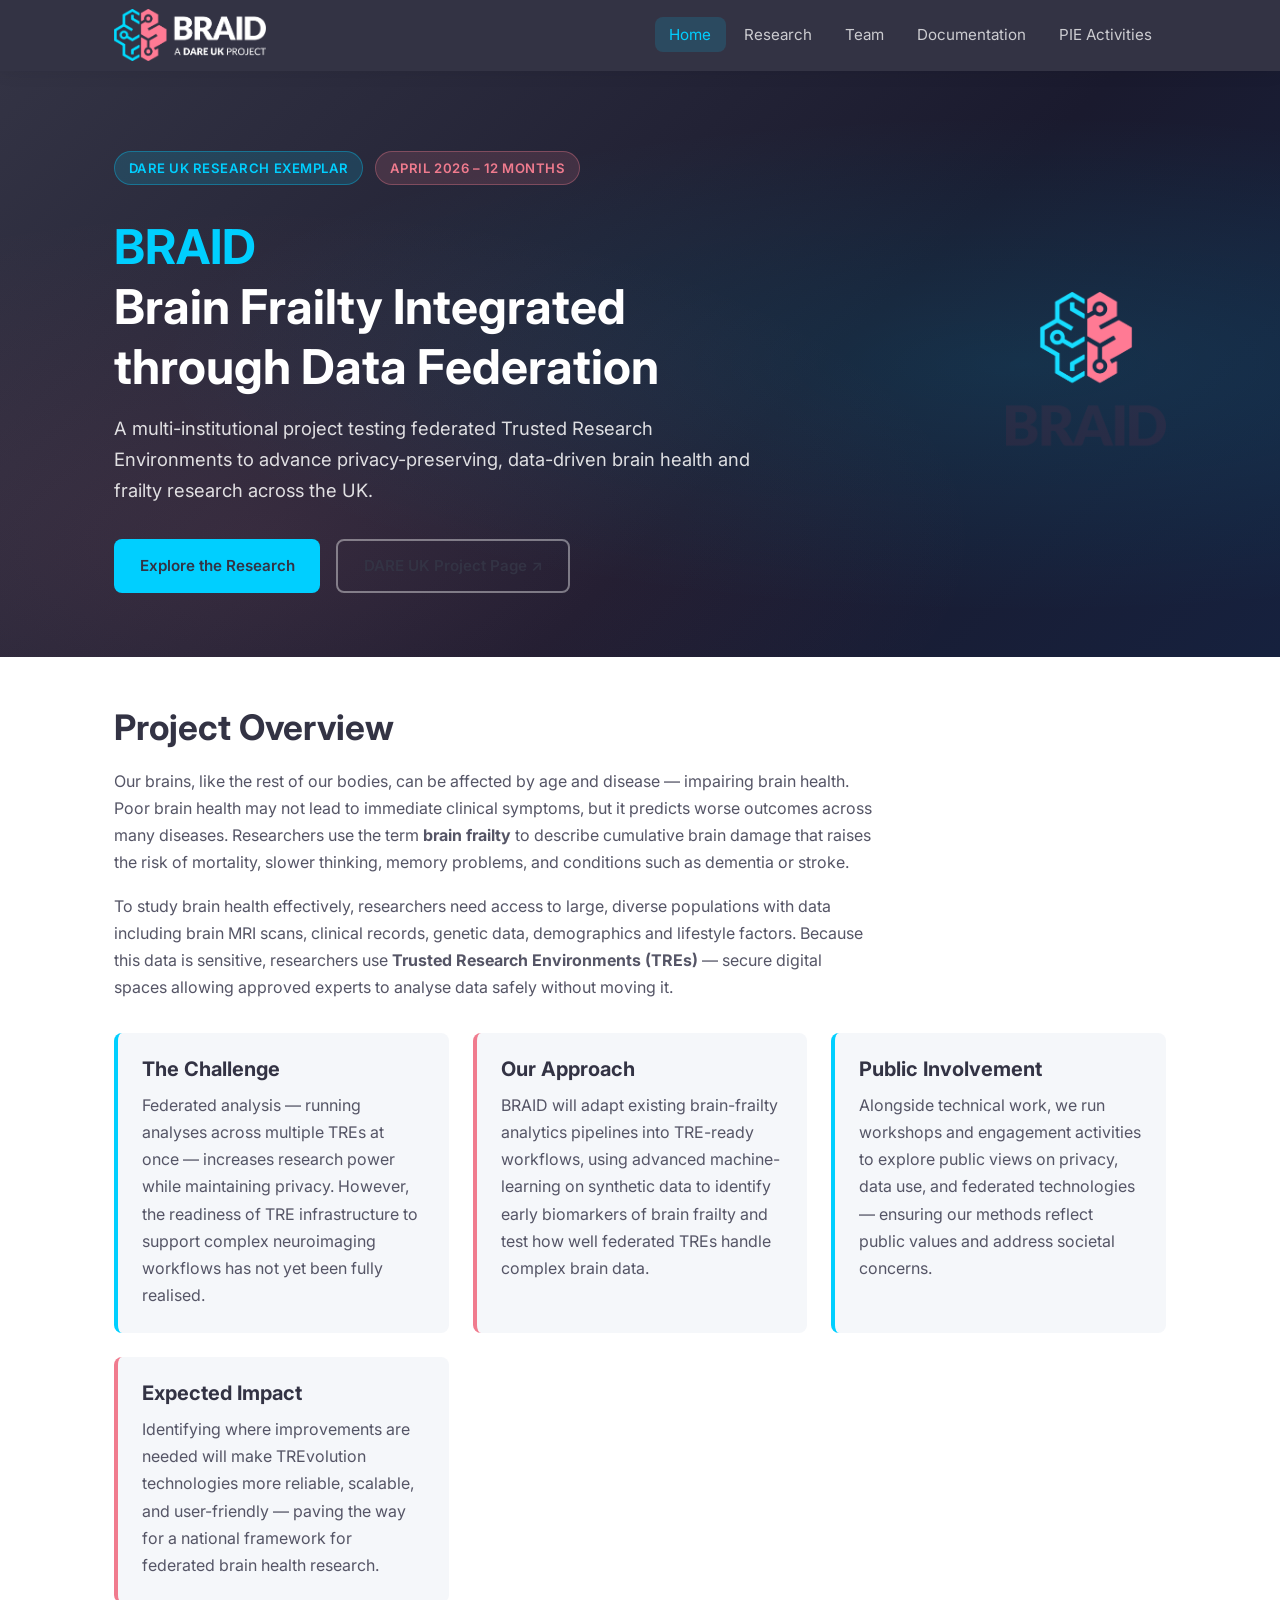
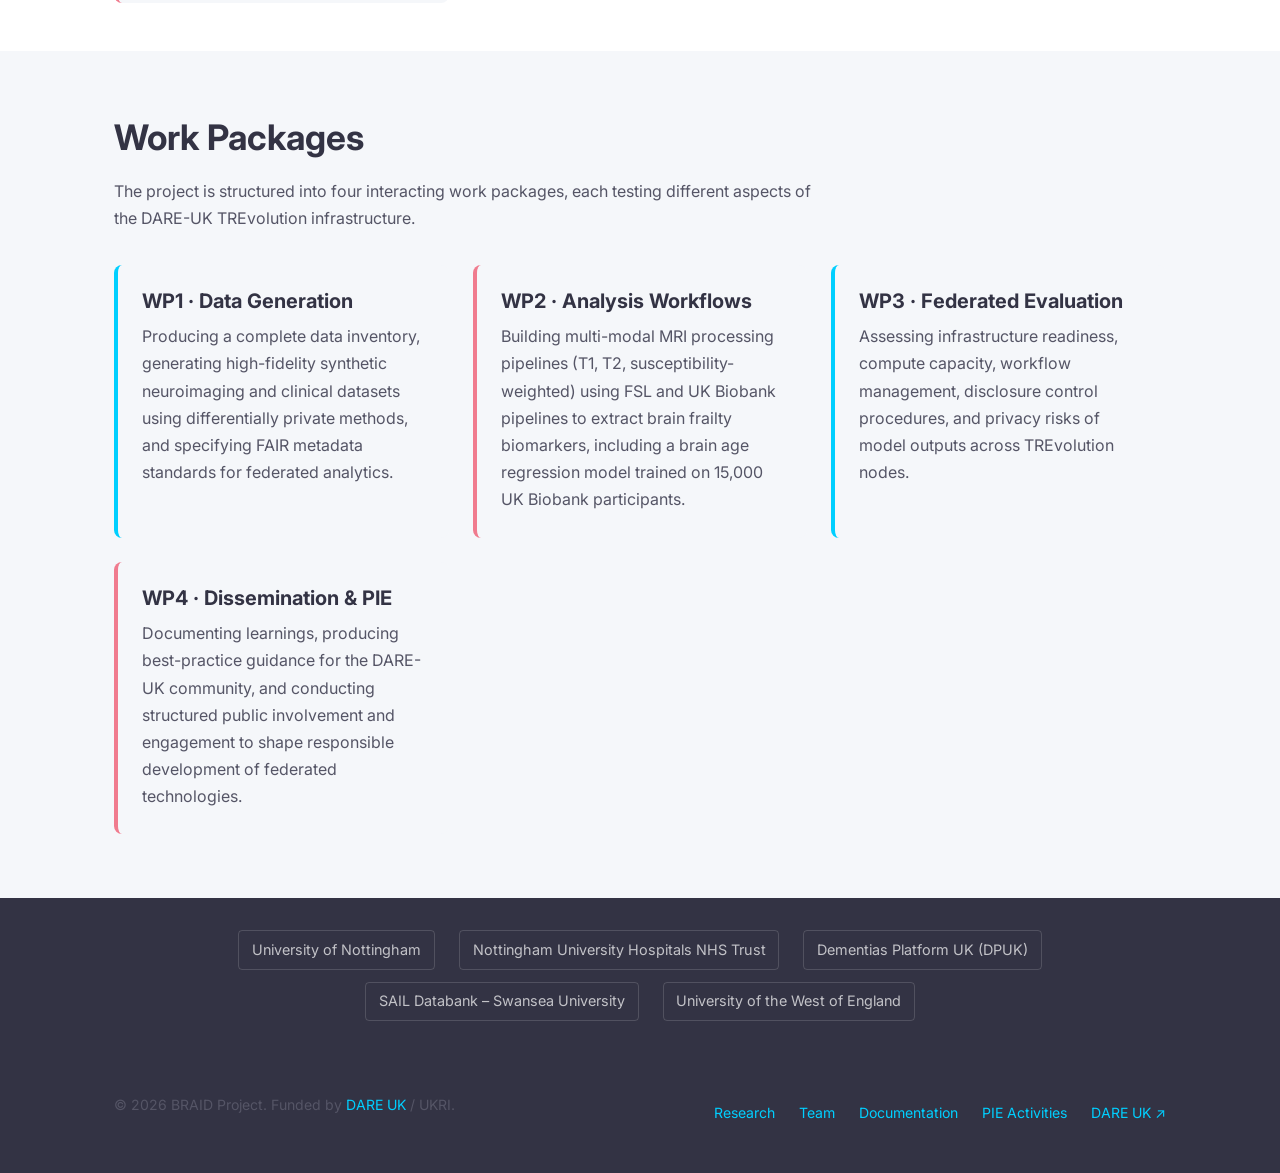
==== commit 97a9fd17: "Fix hero title visibility and logo rendering - Nav always dark (#333344) so white-text logo blends s" ====
--- a/index.html
+++ b/index.html
@@ -4,7 +4,7 @@
   <meta charset="UTF-8" />
   <meta name="viewport" content="width=device-width, initial-scale=1.0" />
   <title>BRAID – Brain Frailty Integrated through Data Federation</title>
-  <link rel="stylesheet" href="assets/css/styles.css" />
+  <link rel="stylesheet" href="assets/css/styles.css?v=2" />
   <link rel="preconnect" href="https://fonts.googleapis.com" />
   <link href="https://fonts.googleapis.com/css2?family=Inter:wght@400;600;700&display=swap" rel="stylesheet" />
 </head>
@@ -15,12 +15,8 @@
   <div class="container">
     <nav class="nav-inner" aria-label="Main navigation">
       <a class="nav-logo" href="index.html">
-        <picture>
-          <source media="(prefers-color-scheme: dark)"  srcset="assets/images/braid-logo-wide-onlight.png" />
-          <source media="(prefers-color-scheme: light)" srcset="assets/images/braid-logo-wide-ondark.png" />
-          <img src="assets/images/braid-logo-wide-ondark.png" alt="BRAID – A DARE UK Project"
-               onerror="this.closest('.nav-logo').querySelector('.nav-logo-fallback').style.display='flex'; this.closest('picture').style.display='none';" />
-        </picture>
+        <img src="assets/images/braid-logo-wide-onlight.png" alt="BRAID – A DARE UK Project"
+             onerror="this.style.display='none'; this.nextElementSibling.style.display='flex';" />
         <span class="nav-logo-fallback" style="display:none;"><span>BRAID</span>&nbsp;| DARE UK</span>
       </a>
 
--- a/assets/css/styles.css
+++ b/assets/css/styles.css
@@ -20,11 +20,11 @@
   --card-bg:     #FFFFFF;
   --shadow:      0 2px 16px rgba(0,0,0,.08);
 
-  /* Nav (light mode = white bar) */
-  --nav-bg:      #FFFFFF;
-  --nav-border:  #E2E6EA;
-  --nav-link:    rgba(0,0,0,.65);
-  --nav-active:  var(--dark);
+  /* Nav — always dark so logo backgrounds blend */
+  --nav-bg:      #333344;
+  --nav-border:  transparent;
+  --nav-link:    rgba(255,255,255,.75);
+  --nav-active:  #FFFFFF;
 }
 
 @media (prefers-color-scheme: dark) {
@@ -36,12 +36,6 @@
     --border:      #2A2A42;
     --card-bg:     #1A1A2E;
     --shadow:      0 2px 16px rgba(0,0,0,.35);
-
-    /* Nav (dark mode = same dark as hero) */
-    --nav-bg:      #333344;
-    --nav-border:  transparent;
-    --nav-link:    rgba(255,255,255,.75);
-    --nav-active:  #FFFFFF;
   }
 }
 
@@ -165,15 +159,26 @@
   gap: 2rem;
   align-items: center;
 }
-.hero-text h1 { color: var(--white); margin-bottom: 1rem; }
+.hero-text h1 { color: #FFFFFF; margin-bottom: 1rem; }
+.hero-text h1 em { color: var(--cyan); }
 .hero-text h1 em { font-style: normal; color: var(--cyan); }
 .hero-text .subtitle {
   font-size: 1.15rem;
-  color: rgba(255,255,255,.75);
+  color: rgba(255,255,255,.85);
   max-width: 640px;
   margin-bottom: 2rem;
 }
-.hero-logo img { height: 160px; }
+.hero-logo {
+  overflow: hidden;
+  height: 160px;
+  width: 160px;
+  flex-shrink: 0;
+}
+.hero-logo img {
+  width: 160px;
+  height: auto;
+  mix-blend-mode: lighten;
+}
 
 .badge-row {
   display: flex; flex-wrap: wrap; gap: .75rem;
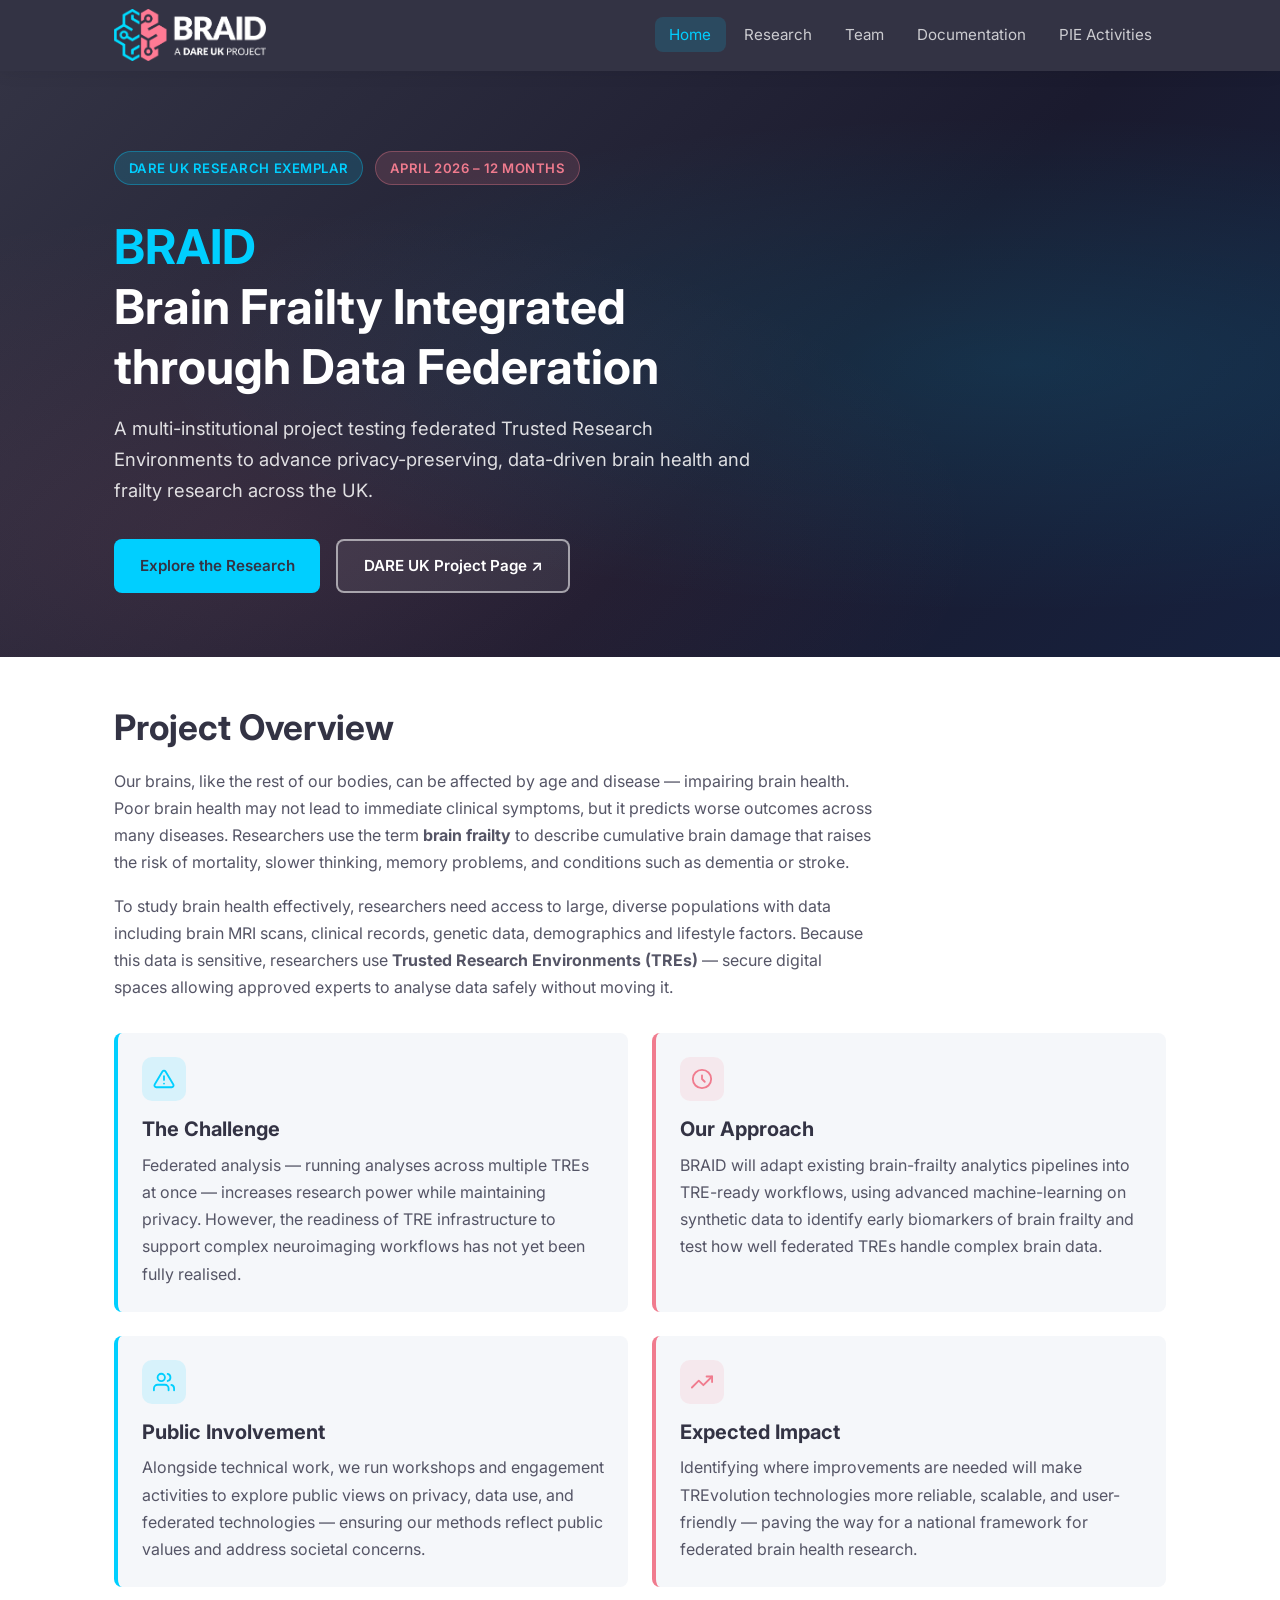
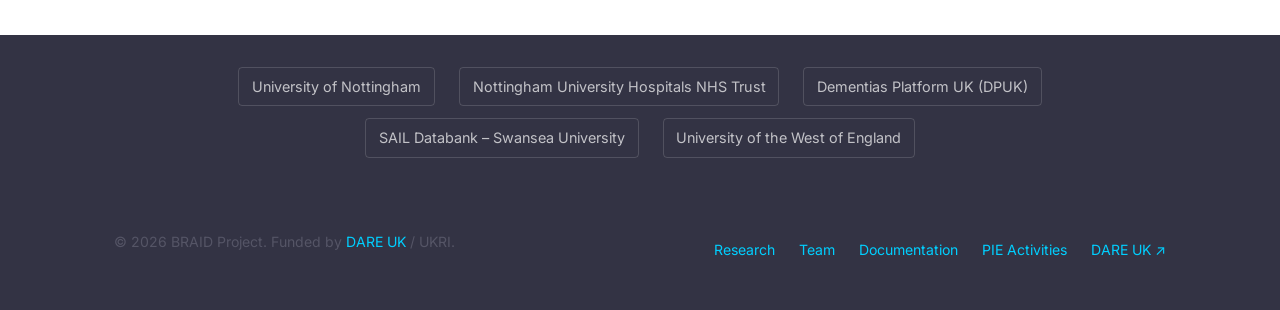
==== commit 2dd979a2: "Redesign homepage: remove WP section, 2-col cards with icons - Remove Work Packages section from hom" ====
--- a/index.html
+++ b/index.html
@@ -58,13 +58,6 @@
              target="_blank" rel="noopener" class="btn btn-outline">DARE UK Project Page ↗</a>
         </div>
       </div>
-      <div class="hero-logo" aria-hidden="true">
-        <picture>
-          <source media="(prefers-color-scheme: dark)"  srcset="assets/images/braid-logo-stacked-ondark.png" />
-          <source media="(prefers-color-scheme: light)" srcset="assets/images/braid-logo-stacked-ondark.png" />
-          <img src="assets/images/braid-logo-stacked-ondark.png" alt="" />
-        </picture>
-      </div>
     </div>
   </div>
 </section>
@@ -88,8 +81,14 @@
       moving it.
     </p>
 
-    <div class="summary-grid">
+    <div class="summary-grid-2col">
       <div class="summary-card">
+        <div class="card-icon">
+          <svg viewBox="0 0 24 24" fill="none" stroke="currentColor" stroke-width="2" stroke-linecap="round" stroke-linejoin="round">
+            <path d="M10.29 3.86L1.82 18a2 2 0 0 0 1.71 3h16.94a2 2 0 0 0 1.71-3L13.71 3.86a2 2 0 0 0-3.42 0z"/>
+            <line x1="12" y1="9" x2="12" y2="13"/><line x1="12" y1="17" x2="12.01" y2="17"/>
+          </svg>
+        </div>
         <h3>The Challenge</h3>
         <p>
           Federated analysis — running analyses across multiple TREs at once — increases research
@@ -98,6 +97,12 @@
         </p>
       </div>
       <div class="summary-card pink-border">
+        <div class="card-icon pink">
+          <svg viewBox="0 0 24 24" fill="none" stroke="currentColor" stroke-width="2" stroke-linecap="round" stroke-linejoin="round">
+            <circle cx="12" cy="12" r="10"/>
+            <path d="M12 8v4l3 3"/>
+          </svg>
+        </div>
         <h3>Our Approach</h3>
         <p>
           BRAID will adapt existing brain-frailty analytics pipelines into TRE-ready workflows,
@@ -106,6 +111,14 @@
         </p>
       </div>
       <div class="summary-card">
+        <div class="card-icon">
+          <svg viewBox="0 0 24 24" fill="none" stroke="currentColor" stroke-width="2" stroke-linecap="round" stroke-linejoin="round">
+            <path d="M17 21v-2a4 4 0 0 0-4-4H5a4 4 0 0 0-4 4v2"/>
+            <circle cx="9" cy="7" r="4"/>
+            <path d="M23 21v-2a4 4 0 0 0-3-3.87"/>
+            <path d="M16 3.13a4 4 0 0 1 0 7.75"/>
+          </svg>
+        </div>
         <h3>Public Involvement</h3>
         <p>
           Alongside technical work, we run workshops and engagement activities to explore public
@@ -114,6 +127,12 @@
         </p>
       </div>
       <div class="summary-card pink-border">
+        <div class="card-icon pink">
+          <svg viewBox="0 0 24 24" fill="none" stroke="currentColor" stroke-width="2" stroke-linecap="round" stroke-linejoin="round">
+            <polyline points="23 6 13.5 15.5 8.5 10.5 1 18"/>
+            <polyline points="17 6 23 6 23 12"/>
+          </svg>
+        </div>
         <h3>Expected Impact</h3>
         <p>
           Identifying where improvements are needed will make TREvolution technologies more
@@ -125,41 +144,6 @@
   </div>
 </section>
 
-<!-- ===== WORK PACKAGES ===== -->
-<section class="section section--alt" aria-labelledby="wp-title">
-  <div class="container">
-    <h2 id="wp-title">Work Packages</h2>
-    <p style="max-width:700px; margin-bottom:2rem;">
-      The project is structured into four interacting work packages, each testing different
-      aspects of the DARE-UK TREvolution infrastructure.
-    </p>
-    <div class="summary-grid">
-      <div class="summary-card">
-        <h3>WP1 · Data Generation</h3>
-        <p>Producing a complete data inventory, generating high-fidelity synthetic neuroimaging
-        and clinical datasets using differentially private methods, and specifying FAIR metadata
-        standards for federated analytics.</p>
-      </div>
-      <div class="summary-card pink-border">
-        <h3>WP2 · Analysis Workflows</h3>
-        <p>Building multi-modal MRI processing pipelines (T1, T2, susceptibility-weighted) using
-        FSL and UK Biobank pipelines to extract brain frailty biomarkers, including a brain age
-        regression model trained on 15,000 UK Biobank participants.</p>
-      </div>
-      <div class="summary-card">
-        <h3>WP3 · Federated Evaluation</h3>
-        <p>Assessing infrastructure readiness, compute capacity, workflow management, disclosure
-        control procedures, and privacy risks of model outputs across TREvolution nodes.</p>
-      </div>
-      <div class="summary-card pink-border">
-        <h3>WP4 · Dissemination &amp; PIE</h3>
-        <p>Documenting learnings, producing best-practice guidance for the DARE-UK community,
-        and conducting structured public involvement and engagement to shape responsible development
-        of federated technologies.</p>
-      </div>
-    </div>
-  </div>
-</section>
 
 <!-- ===== INSTITUTIONS ===== -->
 <div class="institutions" aria-label="Partner institutions">
--- a/assets/css/styles.css
+++ b/assets/css/styles.css
@@ -168,14 +168,25 @@
   max-width: 640px;
   margin-bottom: 2rem;
 }
+/* image is 672×755; brain icon fills top ~57% (~430px).
+   Render at 250px wide → 281px tall; icon = 160px → fills circle exactly.
+   Centre horizontally: (250-160)/2 = 45px overflow each side. */
 .hero-logo {
+  position: relative;
   overflow: hidden;
   height: 160px;
   width: 160px;
   flex-shrink: 0;
+  border-radius: 50%;
+  background: rgba(0,0,0,.35);
 }
 .hero-logo img {
-  width: 160px;
+  position: absolute;
+  top: 0;
+  left: 50%;
+  transform: translateX(-50%);
+  width: 300px;     /* forces render wider than container — overflow:hidden clips */
+  max-width: none;  /* override global img { max-width:100% } */
   height: auto;
   mix-blend-mode: lighten;
 }
@@ -214,7 +225,7 @@
 }
 .btn:hover { transform: translateY(-1px); box-shadow: 0 4px 16px rgba(0,0,0,.2); text-decoration: none; }
 .btn-primary { background: var(--cyan); color: var(--dark); }
-.btn-outline  { background: transparent; border: 2px solid rgba(255,255,255,.4); color: var(--white); }
+.btn-outline  { background: rgba(255,255,255,.08); border: 2px solid rgba(255,255,255,.55); color: #FFFFFF; }
 
 /* ---------- Lay Summary ---------- */
 .lay-summary {
@@ -235,6 +246,27 @@
 }
 .summary-card.pink-border { border-left-color: var(--pink); }
 .summary-card h3 { color: var(--text); }
+
+.summary-grid-2col {
+  display: grid;
+  grid-template-columns: repeat(2, 1fr);
+  gap: 1.5rem;
+  margin-top: 2rem;
+}
+@media (max-width: 640px) {
+  .summary-grid-2col { grid-template-columns: 1fr; }
+}
+
+.card-icon {
+  width: 44px; height: 44px;
+  background: rgba(0, 207, 255, .12);
+  border-radius: 10px;
+  display: flex; align-items: center; justify-content: center;
+  margin-bottom: 1rem;
+}
+.card-icon svg { width: 22px; height: 22px; stroke: var(--cyan); }
+.card-icon.pink { background: rgba(240, 123, 142, .12); }
+.card-icon.pink svg { stroke: var(--pink); }
 
 /* ---------- Institutions strip ---------- */
 .institutions {
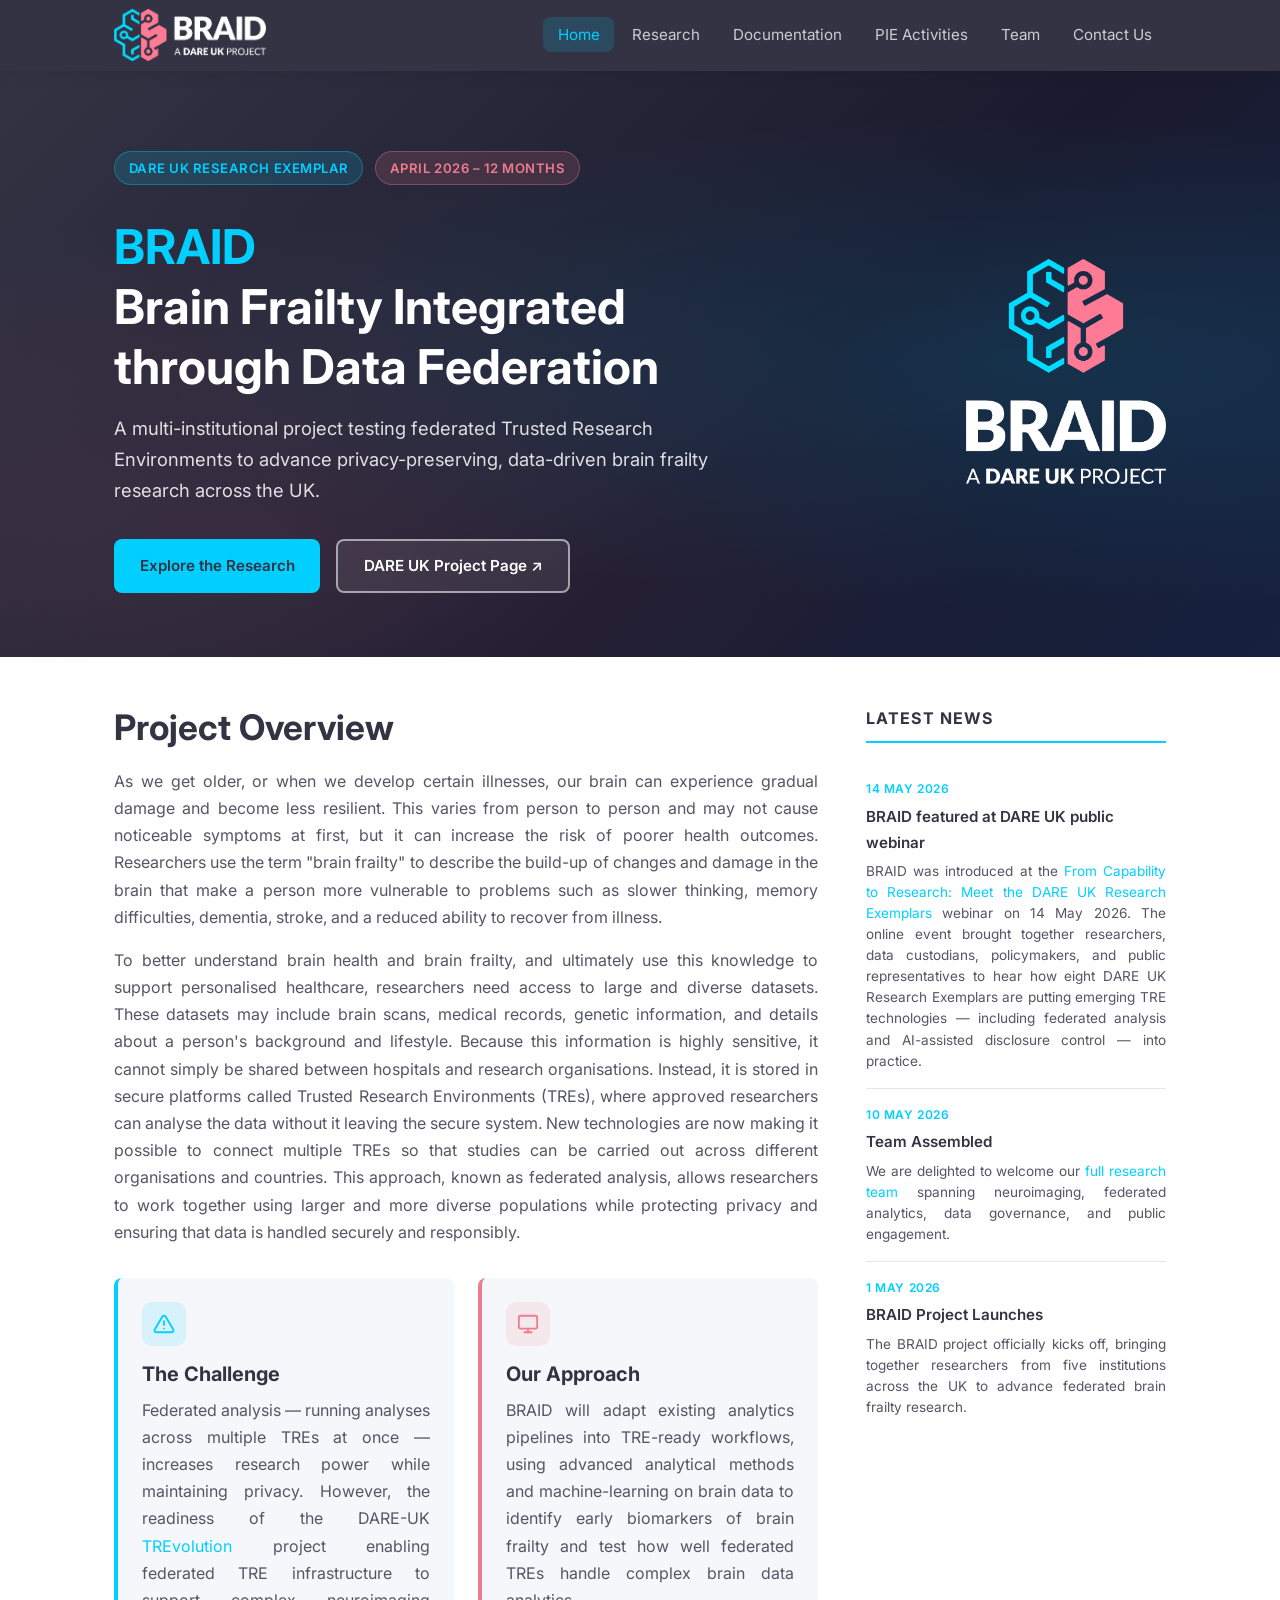
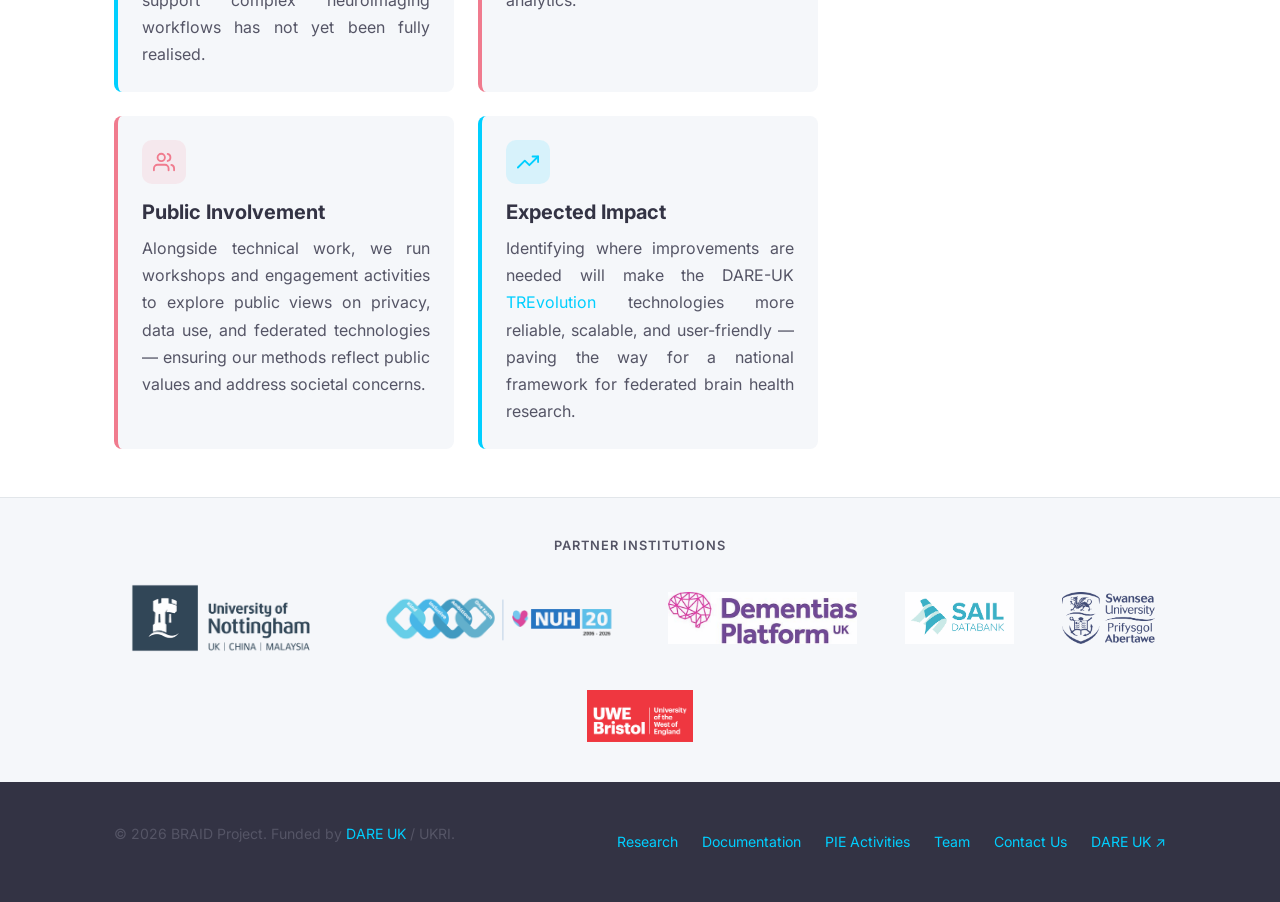
==== commit 7c369d3f: "First version of the website" ====
--- a/index.html
+++ b/index.html
@@ -7,6 +7,7 @@
   <link rel="stylesheet" href="assets/css/styles.css?v=2" />
   <link rel="preconnect" href="https://fonts.googleapis.com" />
   <link href="https://fonts.googleapis.com/css2?family=Inter:wght@400;600;700&display=swap" rel="stylesheet" />
+  <link rel="icon" type="image/png" href="assets/images/braid-logo-stacked-ondark.png" />
 </head>
 <body>
 
@@ -27,9 +28,10 @@
       <ul class="nav-links" role="list">
         <li><a href="index.html" class="active">Home</a></li>
         <li><a href="research.html">Research</a></li>
-        <li><a href="team.html">Team</a></li>
         <li><a href="documentation.html">Documentation</a></li>
         <li><a href="pie-activities.html">PIE Activities</a></li>
+        <li><a href="team.html">Team</a></li>
+        <li><a href="contact.html">Contact Us</a></li>
       </ul>
     </nav>
   </div>
@@ -50,7 +52,7 @@
         </h1>
         <p class="subtitle">
           A multi-institutional project testing federated Trusted Research Environments
-          to advance privacy-preserving, data-driven brain health and frailty research across the UK.
+          to advance privacy-preserving, data-driven brain frailty research across the UK.
         </p>
         <div style="display:flex; flex-wrap:wrap; gap:1rem;">
           <a href="research.html" class="btn btn-primary">Explore the Research</a>
@@ -58,6 +60,12 @@
              target="_blank" rel="noopener" class="btn btn-outline">DARE UK Project Page ↗</a>
         </div>
       </div>
+      <div class="hero-logo">
+        <picture>
+          <source srcset="assets/images/braid-logo-stacked-onlight.png" media="(prefers-color-scheme: light)" />
+          <img src="assets/images/braid-logo-stacked-ondark.png" alt="BRAID logo" />
+        </picture>
+      </div>
     </div>
   </div>
 </section>
@@ -65,20 +73,19 @@
 <!-- ===== LAY SUMMARY ===== -->
 <section class="section lay-summary" aria-labelledby="summary-title">
   <div class="container">
+    <div class="home-body">
+    <div class="home-main">
     <h2 id="summary-title">Project Overview</h2>
-    <p style="max-width:760px;">
-      Our brains, like the rest of our bodies, can be affected by age and disease — impairing brain
-      health. Poor brain health may not lead to immediate clinical symptoms, but it predicts worse
-      outcomes across many diseases. Researchers use the term <strong>brain frailty</strong> to describe
-      cumulative brain damage that raises the risk of mortality, slower thinking, memory problems,
-      and conditions such as dementia or stroke.
+    <p>
+      As we get older, or when we develop certain illnesses, our brain can experience gradual
+      damage and become less resilient. This varies from person to person and may not cause
+      noticeable symptoms at first, but it can increase the risk of poorer health outcomes.
+      Researchers use the term "brain frailty" to describe the build-up of changes and damage
+      in the brain that make a person more vulnerable to problems such as slower thinking,
+      memory difficulties, dementia, stroke, and a reduced ability to recover from illness.
     </p>
-    <p style="max-width:760px;">
-      To study brain health effectively, researchers need access to large, diverse populations with
-      data including brain MRI scans, clinical records, genetic data, demographics and lifestyle
-      factors. Because this data is sensitive, researchers use <strong>Trusted Research Environments
-      (TREs)</strong> — secure digital spaces allowing approved experts to analyse data safely without
-      moving it.
+    <p>
+      To better understand brain health and brain frailty, and ultimately use this knowledge to support personalised healthcare, researchers need access to large and diverse datasets. These datasets may include brain scans, medical records, genetic information, and details about a person's background and lifestyle. Because this information is highly sensitive, it cannot simply be shared between hospitals and research organisations. Instead, it is stored in secure platforms called Trusted Research Environments (TREs), where approved researchers can analyse the data without it leaving the secure system. New technologies are now making it possible to connect multiple TREs so that studies can be carried out across different organisations and countries. This approach, known as federated analysis, allows researchers to work together using larger and more diverse populations while protecting privacy and ensuring that data is handled securely and responsibly.
     </p>
 
     <div class="summary-grid-2col">
@@ -92,26 +99,27 @@
         <h3>The Challenge</h3>
         <p>
           Federated analysis — running analyses across multiple TREs at once — increases research
-          power while maintaining privacy. However, the readiness of TRE infrastructure to support
+          power while maintaining privacy. However, the readiness of the DARE-UK <a href="https://dareuk.org.uk/trevolution/" target="_blank" rel="noopener">TREvolution</a> project enabling federated TRE infrastructure to support
           complex neuroimaging workflows has not yet been fully realised.
         </p>
       </div>
       <div class="summary-card pink-border">
         <div class="card-icon pink">
           <svg viewBox="0 0 24 24" fill="none" stroke="currentColor" stroke-width="2" stroke-linecap="round" stroke-linejoin="round">
-            <circle cx="12" cy="12" r="10"/>
-            <path d="M12 8v4l3 3"/>
+            <rect x="2" y="3" width="20" height="14" rx="2" ry="2"/>
+            <line x1="8" y1="21" x2="16" y2="21"/>
+            <line x1="12" y1="17" x2="12" y2="21"/>
           </svg>
         </div>
         <h3>Our Approach</h3>
         <p>
-          BRAID will adapt existing brain-frailty analytics pipelines into TRE-ready workflows,
-          using advanced machine-learning on synthetic data to identify early biomarkers of brain
-          frailty and test how well federated TREs handle complex brain data.
-        </p>
-      </div>
-      <div class="summary-card">
-        <div class="card-icon">
+          BRAID will adapt existing analytics pipelines into TRE-ready workflows,
+          using advanced analytical methods and machine-learning on brain data to identify early biomarkers of brain
+          frailty and test how well federated TREs handle complex brain data analytics.
+        </p>
+      </div>
+      <div class="summary-card pink-border">
+        <div class="card-icon pink">
           <svg viewBox="0 0 24 24" fill="none" stroke="currentColor" stroke-width="2" stroke-linecap="round" stroke-linejoin="round">
             <path d="M17 21v-2a4 4 0 0 0-4-4H5a4 4 0 0 0-4 4v2"/>
             <circle cx="9" cy="7" r="4"/>
@@ -126,8 +134,8 @@
           public values and address societal concerns.
         </p>
       </div>
-      <div class="summary-card pink-border">
-        <div class="card-icon pink">
+      <div class="summary-card">
+        <div class="card-icon">
           <svg viewBox="0 0 24 24" fill="none" stroke="currentColor" stroke-width="2" stroke-linecap="round" stroke-linejoin="round">
             <polyline points="23 6 13.5 15.5 8.5 10.5 1 18"/>
             <polyline points="17 6 23 6 23 12"/>
@@ -135,12 +143,20 @@
         </div>
         <h3>Expected Impact</h3>
         <p>
-          Identifying where improvements are needed will make TREvolution technologies more
+          Identifying where improvements are needed will make the DARE-UK <a href="https://dareuk.org.uk/trevolution/" target="_blank" rel="noopener">TREvolution</a> technologies more
           reliable, scalable, and user-friendly — paving the way for a national framework for
           federated brain health research.
         </p>
       </div>
     </div>
+    </div><!-- /.home-main -->
+
+    <aside class="news-feed" aria-labelledby="news-heading">
+      <div class="news-feed-title" id="news-heading">Latest News</div>
+      <div id="news-list"><p style="font-size:.875rem;color:var(--text-muted);">Loading…</p></div>
+    </aside>
+
+    </div><!-- /.home-body -->
   </div>
 </section>
 
@@ -148,12 +164,14 @@
 <!-- ===== INSTITUTIONS ===== -->
 <div class="institutions" aria-label="Partner institutions">
   <div class="container">
-    <ul class="inst-list">
-      <li>University of Nottingham</li>
-      <li>Nottingham University Hospitals NHS Trust</li>
-      <li>Dementias Platform UK (DPUK)</li>
-      <li>SAIL Databank – Swansea University</li>
-      <li>University of the West of England</li>
+    <h3>Partner Institutions</h3>
+    <ul class="inst-logo-strip">
+      <li><img src="assets/images/institutions/nottingham.jpeg" alt="University of Nottingham" style="height:80px;" /></li>
+      <li><img src="assets/images/institutions/nuh.png" alt="Nottingham University Hospitals NHS Trust" /></li>
+      <li><img src="assets/images/institutions/dpuk.jpeg" alt="Dementias Platform UK" /></li>
+      <li><img src="assets/images/institutions/sail.png" alt="SAIL Databank" /></li>
+      <li><img src="assets/images/institutions/swansea.png" alt="Swansea University" /></li>
+      <li><img src="assets/images/institutions/uwe.png" alt="University of the West of England" /></li>
     </ul>
   </div>
 </div>
@@ -165,9 +183,10 @@
       <p>© 2026 BRAID Project. Funded by <a href="https://dareuk.org.uk" target="_blank" rel="noopener">DARE UK</a> / UKRI.</p>
       <nav class="footer-links" aria-label="Footer navigation">
         <a href="research.html">Research</a>
-        <a href="team.html">Team</a>
         <a href="documentation.html">Documentation</a>
         <a href="pie-activities.html">PIE Activities</a>
+        <a href="team.html">Team</a>
+        <a href="contact.html">Contact Us</a>
         <a href="https://dareuk.org.uk/how-we-work/ongoing-activities/dare-uk-research-exemplars/braid/"
            target="_blank" rel="noopener">DARE UK ↗</a>
       </nav>
@@ -176,5 +195,24 @@
 </footer>
 
 <script src="assets/js/main.js"></script>
+<script src="assets/js/news-data.js"></script>
+<script>
+  (function () {
+    var list = document.getElementById('news-list');
+    if (!BRAID_NEWS || !BRAID_NEWS.length) {
+      list.innerHTML = '<p style="font-size:.875rem;color:var(--text-muted);">No news yet.</p>';
+      return;
+    }
+    list.innerHTML = BRAID_NEWS.map(function (item) {
+      var d = new Date(item.date + 'T00:00:00');
+      var date = d.toLocaleDateString('en-GB', { day: 'numeric', month: 'long', year: 'numeric' });
+      return '<div class="news-item">'
+        + '<div class="news-item-date">' + date + '</div>'
+        + '<div class="news-item-title">' + item.title + '</div>'
+        + '<p class="news-item-body">' + item.body + '</p>'
+        + '</div>';
+    }).join('');
+  })();
+</script>
 </body>
 </html>
--- a/assets/css/styles.css
+++ b/assets/css/styles.css
@@ -7,6 +7,7 @@
 :root {
   --cyan:        #00CFFF;
   --pink:        #F07B8E;
+  --white:       #FFFFFF;
   --dark:        #333344;   /* nav / hero / footer – always dark */
   --radius:      8px;
   --font:        'Inter', 'Segoe UI', Arial, sans-serif;
@@ -168,27 +169,15 @@
   max-width: 640px;
   margin-bottom: 2rem;
 }
-/* image is 672×755; brain icon fills top ~57% (~430px).
-   Render at 250px wide → 281px tall; icon = 160px → fills circle exactly.
-   Centre horizontally: (250-160)/2 = 45px overflow each side. */
 .hero-logo {
-  position: relative;
-  overflow: hidden;
-  height: 160px;
-  width: 160px;
   flex-shrink: 0;
-  border-radius: 50%;
-  background: rgba(0,0,0,.35);
+  display: flex;
+  align-items: center;
+  justify-content: center;
 }
 .hero-logo img {
-  position: absolute;
-  top: 0;
-  left: 50%;
-  transform: translateX(-50%);
-  width: 300px;     /* forces render wider than container — overflow:hidden clips */
-  max-width: none;  /* override global img { max-width:100% } */
+  width: 200px;
   height: auto;
-  mix-blend-mode: lighten;
 }
 
 .badge-row {
@@ -232,6 +221,8 @@
   background: var(--bg);
   padding: 3rem 0;
 }
+.lay-summary p { text-align: justify; }
+.page-research p { text-align: justify; }
 .summary-grid {
   display: grid;
   grid-template-columns: repeat(auto-fit, minmax(280px, 1fr));
@@ -253,8 +244,18 @@
   gap: 1.5rem;
   margin-top: 2rem;
 }
+.summary-grid-4col {
+  display: grid;
+  grid-template-columns: repeat(4, 1fr);
+  gap: 1.5rem;
+  margin-top: 2rem;
+}
+@media (max-width: 900px) {
+  .summary-grid-4col { grid-template-columns: repeat(2, 1fr); }
+}
 @media (max-width: 640px) {
   .summary-grid-2col { grid-template-columns: 1fr; }
+  .summary-grid-4col { grid-template-columns: 1fr; }
 }
 
 .card-icon {
@@ -270,23 +271,37 @@
 
 /* ---------- Institutions strip ---------- */
 .institutions {
-  background: var(--dark);
-  padding: 2rem 0;
-}
-.inst-list {
+  background: var(--bg-alt);
+  padding: 2.5rem 0;
+  border-top: 1px solid var(--border);
+}
+.institutions h3 {
+  text-align: center;
+  font-size: .8rem;
+  font-weight: 600;
+  letter-spacing: .08em;
+  text-transform: uppercase;
+  color: var(--text-muted);
+  margin-bottom: 1.5rem;
+}
+.inst-logo-strip {
   display: flex;
   flex-wrap: wrap;
-  gap: .75rem 1.5rem;
   align-items: center;
   justify-content: center;
+  gap: 2rem 3rem;
   list-style: none;
 }
-.inst-list li {
-  color: rgba(255,255,255,.7);
-  font-size: .9rem;
-  padding: .4rem .8rem;
-  border: 1px solid rgba(255,255,255,.15);
-  border-radius: 4px;
+.inst-logo-strip li img {
+  height: 52px;
+  width: auto;
+  object-fit: contain;
+  opacity: .85;
+  transition: opacity .2s;
+}
+.inst-logo-strip li img:hover { opacity: 1; }
+@media (max-width: 640px) {
+  .inst-logo-strip li img { height: 38px; }
 }
 
 /* ---------- Page hero (inner pages) ---------- */
@@ -299,21 +314,25 @@
 .page-hero p  { color: rgba(255,255,255,.7); max-width: 640px; margin-bottom: 0; }
 
 /* ---------- Research page ---------- */
-.pub-list { list-style: none; padding: 0; }
-.pub-list li {
-  padding: 1rem 0;
-  border-bottom: 1px solid var(--border);
-  display: grid;
-  grid-template-columns: auto 1fr;
-  gap: .75rem;
-}
-.pub-list li:last-child { border-bottom: none; }
-.pub-year {
+.pub-year-heading {
+  font-size: 1rem;
   font-weight: 700;
   color: var(--cyan);
-  min-width: 50px;
-}
+  margin: 2rem 0 .5rem;
+  padding-bottom: .4rem;
+  border-bottom: 1px solid var(--border);
+  text-transform: uppercase;
+  letter-spacing: .06em;
+}
+.pub-list { list-style: none; padding: 0; margin-bottom: 0; }
+.pub-list li {
+  padding: .85rem 0;
+  border-bottom: 1px solid var(--border);
+}
+.pub-list li:last-child { border-bottom: none; }
 .pub-title { font-weight: 600; color: var(--text); margin-bottom: .2rem; }
+.pub-title a { color: var(--text); }
+.pub-title a:hover { color: var(--cyan); }
 .pub-meta  { font-size: .88rem; color: var(--text-muted); }
 
 /* ---------- Team page ---------- */
@@ -348,6 +367,37 @@
 }
 .team-photo-placeholder svg { width: 60px; height: 60px; opacity: .4; }
 
+.section-heading-with-logo {
+  display: flex;
+  align-items: center;
+  gap: 1rem;
+  flex-wrap: wrap;
+}
+.inst-logo-header {
+  height: 48px;
+  width: auto;
+  object-fit: contain;
+  flex-shrink: 0;
+}
+.team-name-row {
+  display: flex;
+  align-items: flex-start;
+  justify-content: space-between;
+  gap: .75rem;
+  margin-bottom: .1rem;
+}
+.team-name-row h3 { margin-bottom: 0; }
+.team-org { display: flex; align-items: center; gap: .3rem; flex-shrink: 0; padding-top: .2rem; }
+.inst-logo-inline {
+  height: 28px;
+  width: auto;
+  object-fit: contain;
+  flex-shrink: 0;
+}
+.inst-logo-inline--lg {
+  height: 44px;
+}
+
 .team-info { padding: 1.2rem; }
 .team-info h3 { margin-bottom: .2rem; font-size: 1.05rem; color: var(--text); }
 .team-role  { font-size: .88rem; color: var(--cyan); font-weight: 600; margin-bottom: .35rem; }
@@ -355,19 +405,37 @@
 .team-bio   { font-size: .88rem; color: var(--text-muted); margin-bottom: 0; line-height: 1.55; }
 
 /* ---------- Documentation page ---------- */
+.doc-group-heading {
+  font-size: .8rem;
+  font-weight: 700;
+  text-transform: uppercase;
+  letter-spacing: .08em;
+  color: var(--text-muted);
+  margin: 2.25rem 0 0;
+  padding-bottom: .4rem;
+  border-bottom: 1px solid var(--border);
+}
 .doc-grid {
   display: grid;
-  grid-template-columns: repeat(auto-fill, minmax(300px, 1fr));
-  gap: 1.5rem;
-  margin-top: 2rem;
+  grid-template-columns: repeat(4, 1fr);
+  gap: 1.25rem;
+  margin-top: 1rem;
+  font-size: .875rem;
+}
+@media (max-width: 900px) {
+  .doc-grid { grid-template-columns: repeat(2, 1fr); }
+}
+@media (max-width: 540px) {
+  .doc-grid { grid-template-columns: 1fr; }
 }
 .doc-card {
   background: var(--card-bg);
   border: 1px solid var(--border);
   border-radius: var(--radius);
-  padding: 1.5rem;
+  padding: 1.25rem;
   transition: border-color .2s, box-shadow .2s;
 }
+.doc-card h3 { font-size: .95rem; margin-bottom: .4rem; }
 .doc-card:hover {
   border-color: var(--cyan);
   box-shadow: 0 4px 20px rgba(0,207,255,.1);
@@ -468,3 +536,61 @@
   .pie-item { padding-left: 44px; }
   .pie-dot  { left: 6px; }
 }
+
+/* ---------- Home – news sidebar layout ---------- */
+.home-body {
+  display: grid;
+  grid-template-columns: 1fr 300px;
+  gap: 3rem;
+  align-items: start;
+}
+
+.news-feed {
+  position: sticky;
+  top: 5rem;
+}
+
+.news-feed-title {
+  font-size: 1rem;
+  font-weight: 700;
+  color: var(--text);
+  margin-bottom: 1.25rem;
+  padding-bottom: .6rem;
+  border-bottom: 2px solid var(--cyan);
+  text-transform: uppercase;
+  letter-spacing: .07em;
+}
+
+.news-item {
+  padding: 1rem 0;
+  border-bottom: 1px solid var(--border);
+}
+.news-item:last-child { border-bottom: none; }
+
+.news-item-date {
+  font-size: .75rem;
+  color: var(--cyan);
+  font-weight: 600;
+  text-transform: uppercase;
+  letter-spacing: .05em;
+  margin-bottom: .25rem;
+}
+
+.news-item-title {
+  font-weight: 600;
+  font-size: .95rem;
+  color: var(--text);
+  margin-bottom: .35rem;
+}
+
+.news-item-body {
+  font-size: .85rem;
+  color: var(--text-muted);
+  line-height: 1.55;
+  margin: 0;
+}
+
+@media (max-width: 900px) {
+  .home-body { grid-template-columns: 1fr; }
+  .news-feed { position: static; border-top: 1px solid var(--border); padding-top: 2rem; }
+}
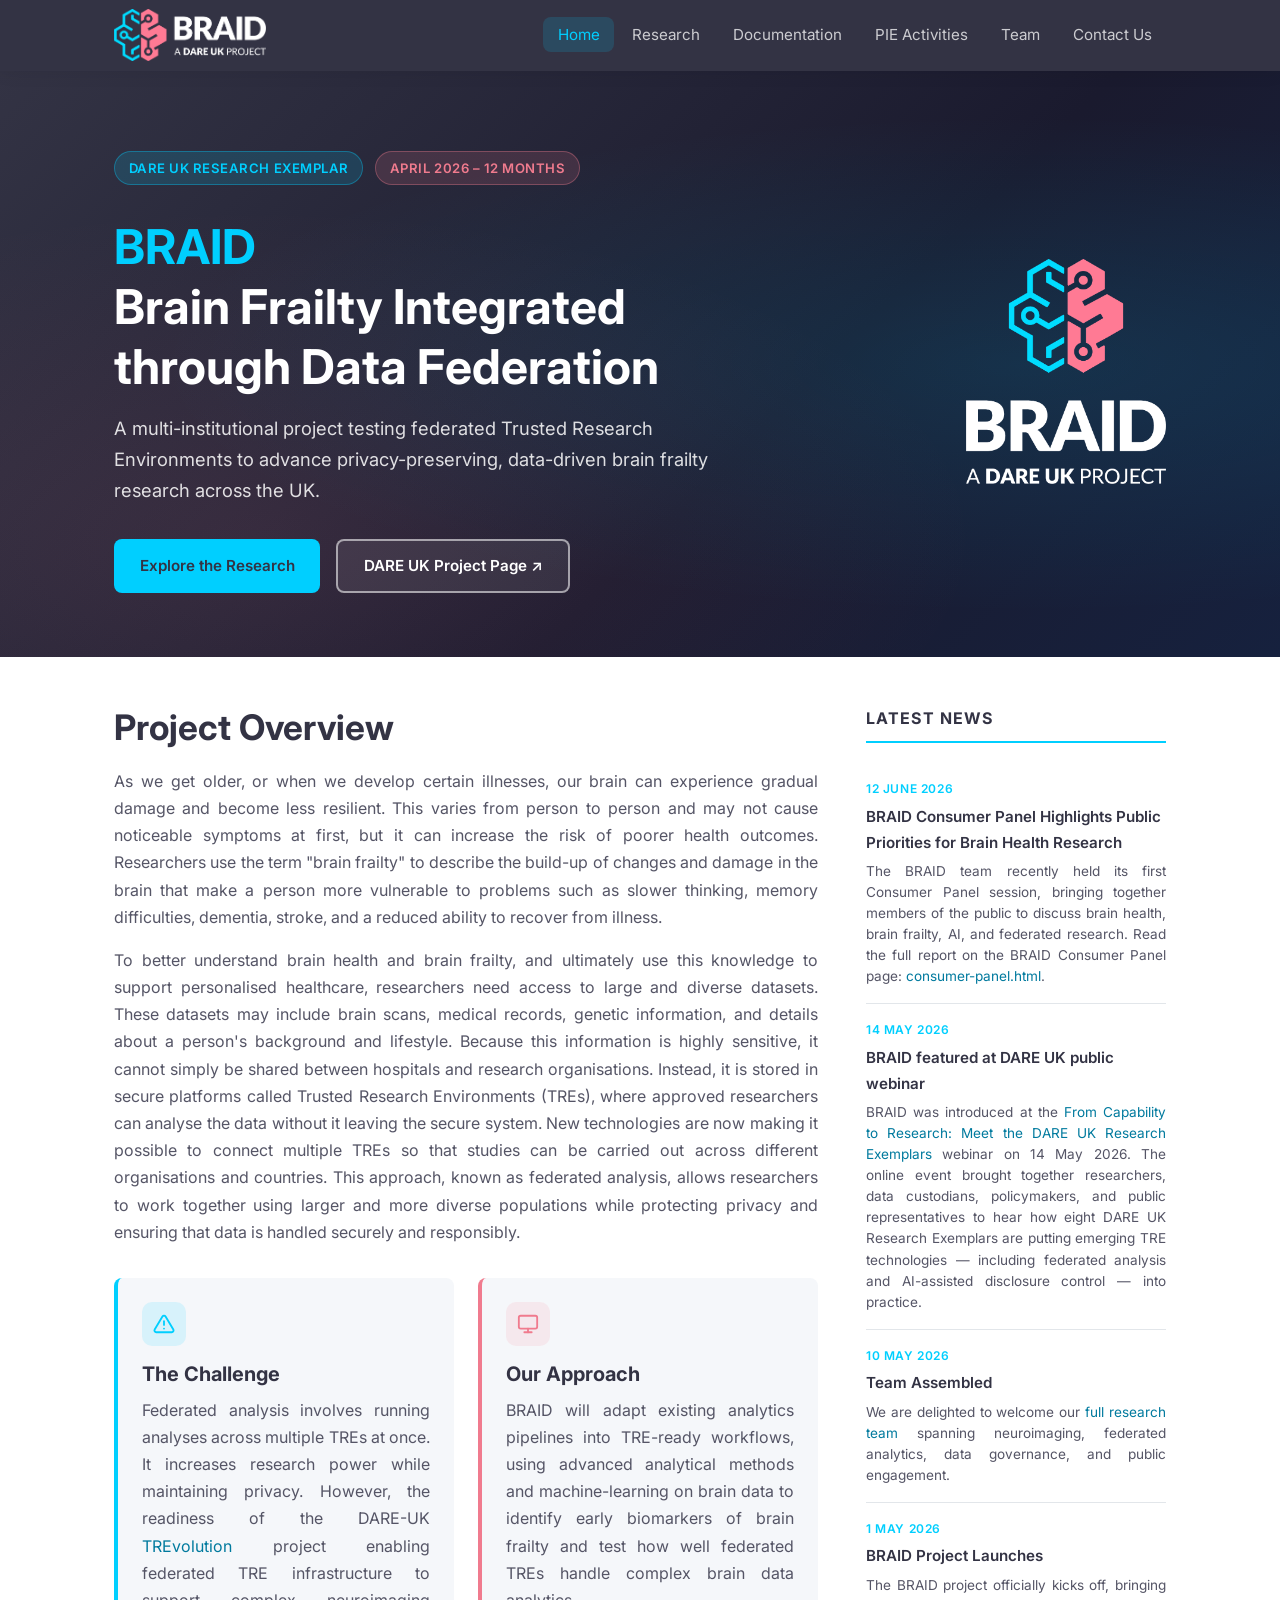
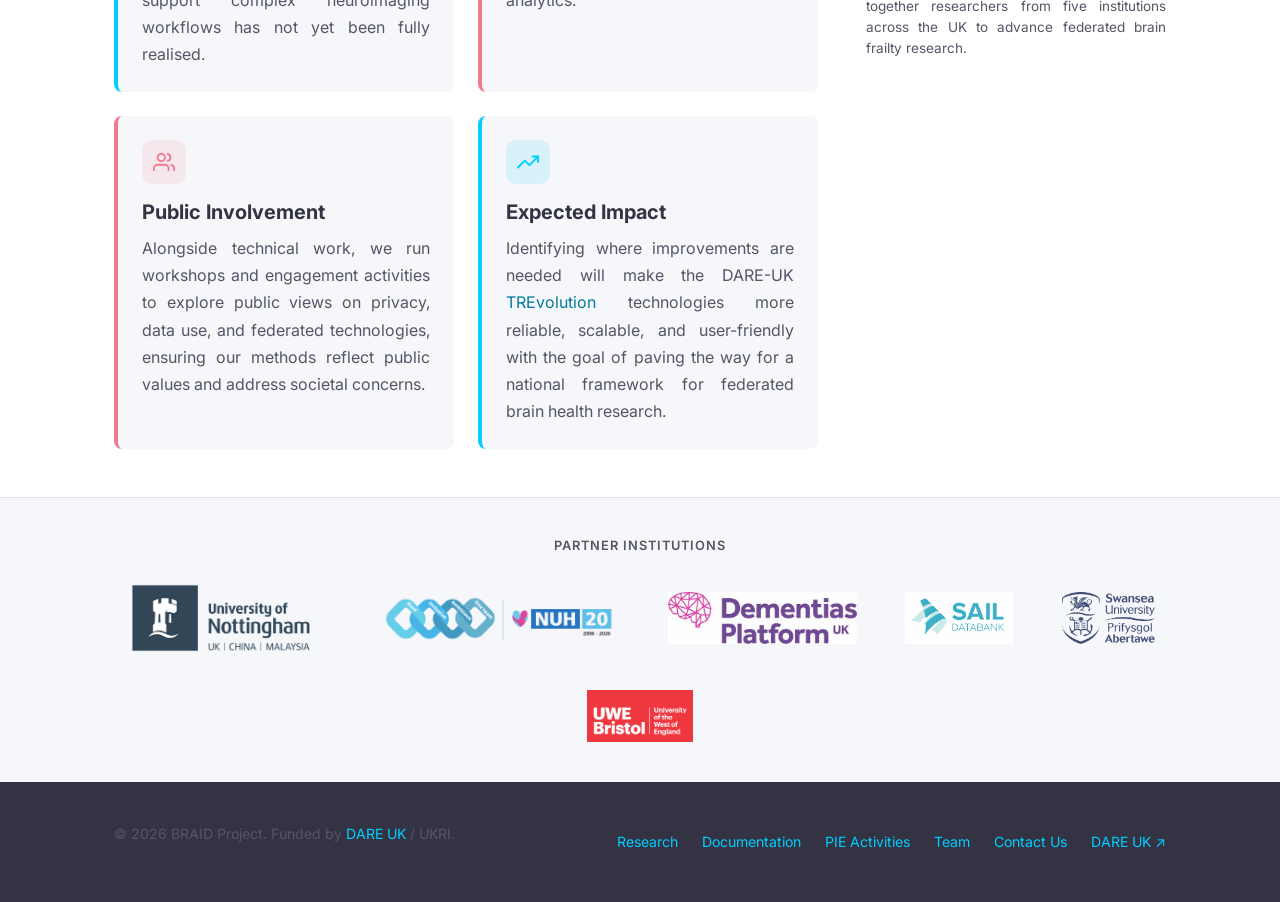
==== commit 7da879f0: "adjusted text" ====
--- a/index.html
+++ b/index.html
@@ -98,7 +98,7 @@
         </div>
         <h3>The Challenge</h3>
         <p>
-          Federated analysis — running analyses across multiple TREs at once — increases research
+          Federated analysis involves running analyses across multiple TREs at once. It increases research
           power while maintaining privacy. However, the readiness of the DARE-UK <a href="https://dareuk.org.uk/trevolution/" target="_blank" rel="noopener">TREvolution</a> project enabling federated TRE infrastructure to support
           complex neuroimaging workflows has not yet been fully realised.
         </p>
@@ -130,7 +130,7 @@
         <h3>Public Involvement</h3>
         <p>
           Alongside technical work, we run workshops and engagement activities to explore public
-          views on privacy, data use, and federated technologies — ensuring our methods reflect
+          views on privacy, data use, and federated technologies, ensuring our methods reflect
           public values and address societal concerns.
         </p>
       </div>
@@ -144,7 +144,7 @@
         <h3>Expected Impact</h3>
         <p>
           Identifying where improvements are needed will make the DARE-UK <a href="https://dareuk.org.uk/trevolution/" target="_blank" rel="noopener">TREvolution</a> technologies more
-          reliable, scalable, and user-friendly — paving the way for a national framework for
+          reliable, scalable, and user-friendly with the goal of paving the way for a national framework for
           federated brain health research.
         </p>
       </div>
--- a/assets/css/styles.css
+++ b/assets/css/styles.css
@@ -6,6 +6,7 @@
 /* ---------- Tokens (light mode defaults) ---------- */
 :root {
   --cyan:        #00CFFF;
+  --cyan-text:   #007A9E;
   --pink:        #F07B8E;
   --white:       #FFFFFF;
   --dark:        #333344;   /* nav / hero / footer – always dark */
@@ -51,8 +52,10 @@
   font-size: 1rem;
 }
 img { max-width: 100%; display: block; }
-a { color: var(--cyan); text-decoration: none; }
-a:hover { text-decoration: underline; }
+a { color: var(--cyan-text); text-decoration: none; }
+a:hover,
+a:focus-visible { color: var(--cyan); text-decoration: underline; }
+a:focus-visible { outline: 3px solid rgba(0,207,255,.45); outline-offset: 3px; }
 
 /* ---------- Utility ---------- */
 .container { max-width: 1100px; margin: 0 auto; padding: 0 1.5rem; }
@@ -213,6 +216,7 @@
   cursor: pointer;
 }
 .btn:hover { transform: translateY(-1px); box-shadow: 0 4px 16px rgba(0,0,0,.2); text-decoration: none; }
+.btn:focus-visible { outline: 3px solid rgba(0,207,255,.45); outline-offset: 3px; }
 .btn-primary { background: var(--cyan); color: var(--dark); }
 .btn-outline  { background: rgba(255,255,255,.08); border: 2px solid rgba(255,255,255,.55); color: #FFFFFF; }
 
